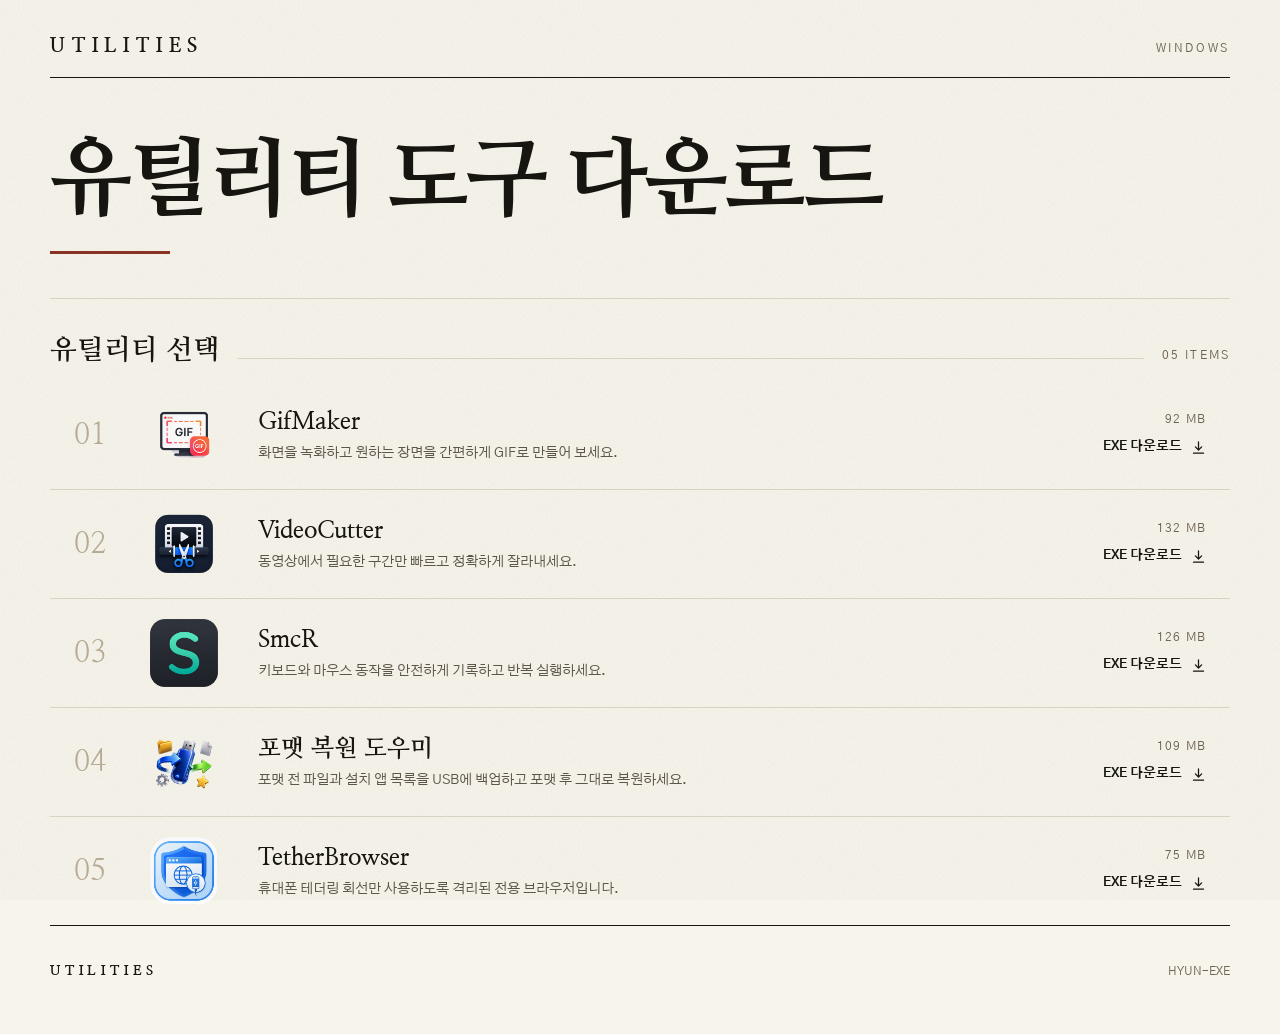
==== index.html @ 18bccace "Keep the page on paper Drop the dark palette. The direction we settled on is a paper stock with ink " ====
<!doctype html>
<html lang="ko">
<head>
  <meta charset="utf-8">
  <meta name="viewport" content="width=device-width, initial-scale=1">
  <meta name="description" content="GifMaker, VideoCutter, SmcR, 포맷 복원 도우미, TetherBrowser 다운로드">
  <meta name="theme-color" content="#f7f4ec">
  <meta name="color-scheme" content="light">
  <title>유틸리티 도구 다운로드</title>
  <link rel="icon" href="assets/favicon.svg" type="image/svg+xml">
  <link rel="icon" href="assets/favicon.png" sizes="64x64">
  <link rel="preconnect" href="https://fonts.googleapis.com">
  <link rel="preconnect" href="https://fonts.gstatic.com" crossorigin>
  <link rel="stylesheet" href="https://fonts.googleapis.com/css2?family=Nanum+Myeongjo:wght@400;700;800&family=Gothic+A1:wght@300;400;500;700&display=swap">
  <link rel="stylesheet" href="styles.css">
</head>
<body>
  <div class="cursor-glow" aria-hidden="true"></div>

  <header class="site-header">
    <a class="wordmark" href="./">UTILITIES</a>
    <span class="platform">WINDOWS</span>
  </header>

  <main>
    <section class="intro">
      <h1>유틸리티 도구 다운로드</h1>
      <span class="hairline" aria-hidden="true"></span>
    </section>

    <section aria-labelledby="catalog-title">
      <div class="section-heading">
        <h2 id="catalog-title">유틸리티 선택</h2>
        <span class="rule" aria-hidden="true"></span>
        <span class="count">05 ITEMS</span>
      </div>

      <ul class="app-list">
        <li class="app-row">
          <span class="row-number">01</span>
          <img class="row-icon" width="68" height="68" src="assets/gifmaker-icon.png" alt="GifMaker 아이콘">
          <div class="row-copy">
            <h3>GifMaker</h3>
            <p>화면을 녹화하고 원하는 장면을 간편하게 GIF로 만들어 보세요.</p>
          </div>
          <div class="row-action">
            <span class="row-meta">92 MB</span>
            <span class="row-download">EXE 다운로드
              <svg width="15" height="15" viewBox="0 0 24 24" fill="none" stroke="currentColor" stroke-width="2" stroke-linecap="round" stroke-linejoin="round" aria-hidden="true"><path d="M12 3v12"></path><path d="m7 11 5 5 5-5"></path><path d="M4 21h16"></path></svg>
            </span>
          </div>
          <a class="row-link" href="https://github.com/HYUN-EXE/GifMaker-Releases/releases/latest/download/GifMaker_Setup.exe" data-size="약 92MB" aria-label="GifMaker EXE 다운로드"></a>
        </li>

        <li class="app-row">
          <span class="row-number">02</span>
          <img class="row-icon" width="68" height="68" src="assets/videocutter-icon.png" alt="VideoCutter 아이콘">
          <div class="row-copy">
            <h3>VideoCutter</h3>
            <p>동영상에서 필요한 구간만 빠르고 정확하게 잘라내세요.</p>
          </div>
          <div class="row-action">
            <span class="row-meta">132 MB</span>
            <span class="row-download">EXE 다운로드
              <svg width="15" height="15" viewBox="0 0 24 24" fill="none" stroke="currentColor" stroke-width="2" stroke-linecap="round" stroke-linejoin="round" aria-hidden="true"><path d="M12 3v12"></path><path d="m7 11 5 5 5-5"></path><path d="M4 21h16"></path></svg>
            </span>
          </div>
          <a class="row-link" href="https://github.com/HYUN-EXE/VideoCutter-Releases/releases/latest/download/VideoCutter_Setup.exe" data-size="약 132MB" aria-label="VideoCutter EXE 다운로드"></a>
        </li>

        <li class="app-row">
          <span class="row-number">03</span>
          <img class="row-icon" width="68" height="68" src="assets/smcr-icon.png?v=1.5.1" alt="SmcR 아이콘">
          <div class="row-copy">
            <h3>SmcR</h3>
            <p>키보드와 마우스 동작을 안전하게 기록하고 반복 실행하세요.</p>
          </div>
          <div class="row-action">
            <span class="row-meta">126 MB</span>
            <span class="row-download">EXE 다운로드
              <svg width="15" height="15" viewBox="0 0 24 24" fill="none" stroke="currentColor" stroke-width="2" stroke-linecap="round" stroke-linejoin="round" aria-hidden="true"><path d="M12 3v12"></path><path d="m7 11 5 5 5-5"></path><path d="M4 21h16"></path></svg>
            </span>
          </div>
          <a class="row-link" href="https://github.com/HYUN-EXE/SimpleMacro-Releases/releases/latest/download/SmcR_Setup.exe" data-size="약 126MB" aria-label="SmcR EXE 다운로드"></a>
        </li>

        <li class="app-row">
          <span class="row-number">04</span>
          <img class="row-icon" width="68" height="68" src="assets/formatrestore-icon.png" alt="포맷 복원 도우미 아이콘">
          <div class="row-copy">
            <h3>포맷 복원 도우미</h3>
            <p>포맷 전 파일과 설치 앱 목록을 USB에 백업하고 포맷 후 그대로 복원하세요.</p>
          </div>
          <div class="row-action">
            <span class="row-meta">109 MB</span>
            <span class="row-download">EXE 다운로드
              <svg width="15" height="15" viewBox="0 0 24 24" fill="none" stroke="currentColor" stroke-width="2" stroke-linecap="round" stroke-linejoin="round" aria-hidden="true"><path d="M12 3v12"></path><path d="m7 11 5 5 5-5"></path><path d="M4 21h16"></path></svg>
            </span>
          </div>
          <a class="row-link" href="https://github.com/HYUN-EXE/FormatRestoreHelper-Releases/releases/latest/download/FormatRestoreHelper_Setup.exe" data-size="약 109MB" aria-label="포맷 복원 도우미 EXE 다운로드"></a>
        </li>

        <li class="app-row">
          <span class="row-number">05</span>
          <img class="row-icon" width="68" height="68" src="assets/tetherbrowser-icon.png" alt="TetherBrowser 아이콘">
          <div class="row-copy">
            <h3>TetherBrowser</h3>
            <p>휴대폰 테더링 회선만 사용하도록 격리된 전용 브라우저입니다.</p>
          </div>
          <div class="row-action">
            <span class="row-meta">75 MB</span>
            <span class="row-download">EXE 다운로드
              <svg width="15" height="15" viewBox="0 0 24 24" fill="none" stroke="currentColor" stroke-width="2" stroke-linecap="round" stroke-linejoin="round" aria-hidden="true"><path d="M12 3v12"></path><path d="m7 11 5 5 5-5"></path><path d="M4 21h16"></path></svg>
            </span>
          </div>
          <a class="row-link" href="https://github.com/HYUN-EXE/TetherBrowser-Releases/releases/latest/download/TetherBrowser_Setup.exe" data-size="약 75MB" aria-label="TetherBrowser EXE 다운로드"></a>
        </li>
      </ul>
    </section>
  </main>

  <footer>
    <span class="wordmark">UTILITIES</span>
    <p>HYUN-EXE</p>
  </footer>

  <dialog class="confirm" aria-labelledby="confirm-title">
    <p class="confirm-kicker">DOWNLOAD</p>
    <h2 id="confirm-title">다운로드할까요?</h2>
    <p class="confirm-app"></p>
    <p class="confirm-note">Windows용 설치 파일(EXE)<span class="confirm-size"></span></p>
    <div class="confirm-actions">
      <button class="confirm-cancel" type="button">취소</button>
      <a class="confirm-go" href="#">다운로드</a>
    </div>
  </dialog>

  <script>
    const motionAllowed = !matchMedia('(prefers-reduced-motion: reduce)').matches;

    // 페이지 전체를 따라다니는 커서 빛. 살짝 늦게 따라와야 부드럽게 보인다.
    const cursorGlow = document.querySelector('.cursor-glow');
    if (cursorGlow && matchMedia('(pointer: fine)').matches) {
      const ease = motionAllowed ? .12 : 1;
      let pointerX = innerWidth / 2, pointerY = innerHeight / 2;
      let glowX = pointerX, glowY = pointerY, following = false;

      const follow = () => {
        glowX += (pointerX - glowX) * ease;
        glowY += (pointerY - glowY) * ease;
        cursorGlow.style.transform = `translate3d(${glowX}px, ${glowY}px, 0)`;
        requestAnimationFrame(follow);
      };

      addEventListener('pointermove', event => {
        pointerX = event.clientX;
        pointerY = event.clientY;
        if (!following) {
          following = true;
          glowX = pointerX;
          glowY = pointerY;
          document.body.dataset.cursor = '';
          follow();
        }
      }, { passive: true });

      addEventListener('pointerleave', () => delete document.body.dataset.cursor);
      addEventListener('pointerenter', () => { if (following) document.body.dataset.cursor = ''; });
    }

    // 목록 개수는 세어서 넣는다. 프로그램을 추가해도 라벨을 고칠 필요가 없다.
    const rows = Array.from(document.querySelectorAll('.app-row'));
    const count = document.querySelector('.section-heading .count');
    if (count) count.textContent = String(rows.length).padStart(2, '0') + ' ITEMS';

    // 행을 누르면 바로 받지 않고 한 번 확인받는다.
    // dialog를 지원하지 않는 브라우저에서는 링크가 원래대로 동작한다.
    const confirmBox = document.querySelector('.confirm');
    if (confirmBox && typeof confirmBox.showModal === 'function') {
      const confirmApp = confirmBox.querySelector('.confirm-app');
      const confirmSize = confirmBox.querySelector('.confirm-size');
      const confirmGo = confirmBox.querySelector('.confirm-go');

      for (const link of document.querySelectorAll('.row-link')) {
        link.addEventListener('click', event => {
          event.preventDefault();
          confirmApp.textContent = link.closest('.app-row').querySelector('h3').textContent;
          confirmSize.textContent = link.dataset.size ? ' · ' + link.dataset.size : '';
          confirmGo.href = link.href;
          confirmBox.showModal();
        });
      }

      // 링크 기본 동작에 맡기면 close()로 창이 사라지는 순간 다운로드가 취소될 수 있다.
      // 주소를 직접 넘겨 내려받기를 시작한 뒤 창을 닫는다.
      confirmGo.addEventListener('click', event => {
        event.preventDefault();
        const target = confirmGo.href;
        confirmBox.close();
        location.href = target;
      });

      confirmBox.querySelector('.confirm-cancel').addEventListener('click', () => confirmBox.close());

      // 바깥(배경)을 눌렀을 때만 닫는다. 창 안쪽 여백은 배경과 같은 대상으로 잡히므로 좌표로 가른다.
      confirmBox.addEventListener('click', event => {
        if (event.target !== confirmBox) return;
        const box = confirmBox.getBoundingClientRect();
        const insideBox =
          event.clientX >= box.left && event.clientX <= box.right &&
          event.clientY >= box.top && event.clientY <= box.bottom;
        if (!insideBox) confirmBox.close();
      });
    }
  </script>
</body>
</html>
---- styles.css ----
:root {
  --paper: #f7f4ec;
  --ink: #17150f;
  --body: #5f5849;
  --muted: #6f6552;
  --rule: #ddd6c6;
  --numeral: #b9ad95;
  --accent: #8a3324;
  --wash: rgba(138, 51, 36, .055);
  --grain: .42;
  --cursor-light: radial-gradient(circle, rgba(138, 51, 36, .1), rgba(138, 51, 36, .04) 45%, transparent 70%);
}

* { box-sizing: border-box; margin: 0; padding: 0; }

html { scroll-behavior: smooth; }

body {
  position: relative;
  min-width: 320px;
  overflow-x: hidden;
  color: var(--ink);
  background: var(--paper);
  font-family: "Gothic A1", system-ui, sans-serif;
}

/* 종이 결 — 평평한 색면에 아주 옅은 질감을 얹는다 */
body::after {
  content: "";
  position: fixed;
  z-index: 40;
  inset: 0;
  pointer-events: none;
  mix-blend-mode: multiply;
  opacity: var(--grain);
  background-image: url("data:image/svg+xml,%3Csvg xmlns='http://www.w3.org/2000/svg' width='140' height='140'%3E%3Cfilter id='n'%3E%3CfeTurbulence type='fractalNoise' baseFrequency='.86' numOctaves='3'/%3E%3CfeColorMatrix type='saturate' values='0'/%3E%3C/filter%3E%3Crect width='140' height='140' filter='url(%23n)' opacity='.3'/%3E%3C/svg%3E");
}

/* 페이지 전체에서 커서를 따라다니는 은은한 빛. 좌표는 스크립트가 넣는다 */
.cursor-glow {
  position: fixed;
  z-index: 30;
  top: 0;
  left: 0;
  width: 440px;
  height: 440px;
  margin: -220px 0 0 -220px;
  border-radius: 50%;
  pointer-events: none;
  opacity: 0;
  background: var(--cursor-light);
  transition: opacity .5s ease;
  will-change: transform;
}

body[data-cursor] .cursor-glow { opacity: 1; }

.site-header,
main,
footer { width: min(1180px, calc(100% - 96px)); margin: 0 auto; }

.site-header {
  display: flex;
  align-items: baseline;
  justify-content: space-between;
  padding: 34px 0 18px;
  border-bottom: 1px solid var(--ink);
}

.wordmark {
  color: inherit;
  font-family: "Nanum Myeongjo", serif;
  font-size: 1.25rem;
  font-weight: 800;
  letter-spacing: .34em;
  text-decoration: none;
  animation: track-in 1.15s cubic-bezier(.66, 0, .16, 1) both;
}

.platform { font-size: .75rem; letter-spacing: .22em; color: var(--muted); }

.intro { padding: 3.6rem 0 2.8rem; border-bottom: 1px solid var(--rule); }

h1 {
  font-family: "Nanum Myeongjo", serif;
  font-size: clamp(2.4rem, 6.7vw, 5.4rem);
  font-weight: 800;
  line-height: 1.06;
  letter-spacing: -.035em;
  animation: ink-wipe .95s cubic-bezier(.66, 0, .16, 1) both;
}

.hairline {
  display: block;
  width: 120px;
  height: 3px;
  margin-top: 1.5rem;
  background: var(--accent);
  transform-origin: left;
  animation: rule-draw .85s .32s cubic-bezier(.66, 0, .16, 1) both;
}

.section-heading {
  display: flex;
  align-items: baseline;
  gap: 1.1rem;
  padding: 2.2rem 0 .75rem;
}

.section-heading h2 {
  font-family: "Nanum Myeongjo", serif;
  font-size: clamp(1.4rem, 3vw, 1.75rem);
  font-weight: 700;
}

.section-heading .rule { flex-grow: 1; height: 1px; background: var(--rule); }
.section-heading .count { font-size: .75rem; letter-spacing: .18em; color: var(--muted); white-space: nowrap; }

.app-list { list-style: none; }

.app-row {
  position: relative;
  display: grid;
  grid-template-columns: 52px 84px minmax(0, 1fr) auto;
  gap: 1.5rem;
  align-items: center;
  padding: 1.25rem 1.5rem;
  border-bottom: 1px solid var(--rule);
  cursor: pointer;
  transition: background-color .35s ease;
  animation: ink-rise .65s cubic-bezier(.2, .85, .3, 1) both;
}

.app-row:last-child { border-bottom-color: var(--ink); }
.app-row:hover { background-color: var(--wash); }

/* 커서를 올린 행 왼쪽에 잉크 괘선이 세워진다 */
.app-row::before {
  content: "";
  position: absolute;
  left: 0;
  top: 0;
  bottom: 0;
  width: 2px;
  background: var(--accent);
  transform: scaleY(0);
  transition: transform .38s cubic-bezier(.66, 0, .16, 1);
}

.app-row:hover::before { transform: scaleY(1); }

.app-row:nth-child(1) { animation-delay: .34s; }
.app-row:nth-child(2) { animation-delay: .42s; }
.app-row:nth-child(3) { animation-delay: .5s; }
.app-row:nth-child(4) { animation-delay: .58s; }
.app-row:nth-child(5) { animation-delay: .66s; }
.app-row:nth-child(6) { animation-delay: .74s; }
.app-row:nth-child(7) { animation-delay: .82s; }
.app-row:nth-child(8) { animation-delay: .9s; }

.row-number {
  font-family: "Nanum Myeongjo", serif;
  font-size: 1.85rem;
  color: var(--numeral);
  transition: color .3s ease;
}

.app-row:hover .row-number { color: var(--accent); }

.row-icon {
  width: 68px;
  height: 68px;
  object-fit: contain;
  transition: transform .4s cubic-bezier(.2, .9, .3, 1.25), filter .4s ease;
}

.app-row:hover .row-icon {
  transform: scale(1.07) rotate(-2.5deg);
  filter: drop-shadow(0 10px 16px rgba(23, 21, 15, .18));
}

.row-copy { display: flex; flex-direction: column; gap: .38rem; }

.row-copy h3 {
  font-family: "Nanum Myeongjo", serif;
  font-size: 1.5rem;
  font-weight: 700;
}

.row-copy p { font-size: .85rem; line-height: 1.55; color: var(--body); text-wrap: pretty; }

.row-action {
  display: flex;
  flex-direction: column;
  align-items: flex-end;
  gap: .55rem;
  min-width: 182px;
}

.row-meta { font-size: .75rem; letter-spacing: .1em; color: var(--muted); transition: color .3s ease; }
.app-row:hover .row-meta { color: var(--ink); }

/* 칸 전체가 다운로드 영역이다. 버튼은 상자 없이 밑줄로만 반응한다 */
.row-download {
  position: relative;
  display: flex;
  align-items: center;
  gap: .55rem;
  padding: .25rem 0;
  font-size: .82rem;
  font-weight: 700;
  transition: color .28s ease;
}

.row-download::after {
  content: "";
  position: absolute;
  left: 0;
  right: 0;
  bottom: 0;
  height: 1px;
  background: var(--accent);
  transform: scaleX(0);
  transform-origin: left;
  transition: transform .38s cubic-bezier(.66, 0, .16, 1);
}

.app-row:hover .row-download { color: var(--accent); }
.app-row:hover .row-download::after { transform: scaleX(1); }

.row-download svg { display: block; flex: none; }

/* 행 전체를 클릭 영역으로 덮는 실제 링크 */
.row-link { position: absolute; z-index: 2; inset: 0; }
.row-link:focus-visible { outline: 3px solid var(--accent); outline-offset: -4px; }

footer {
  display: flex;
  align-items: baseline;
  justify-content: space-between;
  padding: 2.2rem 0 3.4rem;
}

footer .wordmark { font-size: .88rem; animation: none; }
footer p { font-size: .75rem; color: var(--muted); }

/* 다운로드 전 확인 창 */
.confirm {
  width: min(420px, calc(100% - 2.5rem));
  padding: 2.2rem;
  border: 1px solid var(--ink);
  color: var(--ink);
  background: var(--paper);
  box-shadow: 14px 14px 0 rgba(23, 21, 15, .12);
}

.confirm::backdrop { background: rgba(23, 21, 15, .5); }

.confirm-kicker { font-size: .68rem; font-weight: 800; letter-spacing: .2em; color: var(--accent); }

.confirm h2 {
  margin-top: .7rem;
  font-family: "Nanum Myeongjo", serif;
  font-size: 1.6rem;
  font-weight: 800;
}

.confirm-app { margin-top: 1.1rem; font-family: "Nanum Myeongjo", serif; font-size: 1.15rem; font-weight: 700; }
.confirm-note { margin-top: .3rem; font-size: .8rem; color: var(--muted); }
.confirm-size { font-weight: 700; }

.confirm-actions { display: flex; gap: .6rem; margin-top: 1.9rem; }

.confirm-actions > * {
  flex: 1;
  min-height: 48px;
  display: flex;
  align-items: center;
  justify-content: center;
  border: 1px solid var(--ink);
  color: var(--ink);
  background: transparent;
  font-family: inherit;
  font-size: .85rem;
  font-weight: 700;
  text-decoration: none;
  cursor: pointer;
  transition: background-color .25s ease, color .25s ease, border-color .25s ease;
}

.confirm-cancel:hover { background: var(--wash); }
.confirm-go { color: var(--paper); background: var(--ink); }
.confirm-go:hover { background: var(--accent); border-color: var(--accent); }
.confirm-actions > *:focus-visible { outline: 3px solid var(--accent); outline-offset: 3px; }

@keyframes ink-wipe { from { clip-path: inset(0 100% 0 0); } to { clip-path: inset(0 0 0 0); } }
@keyframes ink-rise { from { opacity: 0; transform: translateY(16px); } to { opacity: 1; transform: none; } }
@keyframes rule-draw { from { transform: scaleX(0); } to { transform: scaleX(1); } }
@keyframes track-in { from { letter-spacing: .62em; opacity: 0; } to { letter-spacing: .34em; opacity: 1; } }

@media (max-width: 900px) {
  .site-header, main, footer { width: calc(100% - 48px); }
  .app-row { grid-template-columns: 40px 60px minmax(0, 1fr); gap: 1.1rem; padding: 1.1rem 1rem; }
  .row-icon { width: 56px; height: 56px; }
  .row-number { font-size: 1.4rem; }
  .row-action {
    grid-column: 2 / -1;
    flex-direction: row;
    align-items: center;
    justify-content: space-between;
    min-width: 0;
  }
}

@media (max-width: 560px) {
  .site-header, main, footer { width: calc(100% - 32px); }
  .intro { padding: 2.4rem 0 2rem; }
  .app-row { grid-template-columns: auto minmax(0, 1fr); padding: 1rem .75rem; }
  .row-number { display: none; }
  .row-action { grid-column: 1 / -1; }
  .confirm { padding: 1.6rem; }
}

@media (prefers-reduced-motion: reduce) {
  html { scroll-behavior: auto; }
  h1, .hairline, .app-row, .wordmark { animation: none; }
  .app-row::before, .row-download::after { display: none; }
  .app-row, .row-number, .row-icon, .row-meta, .row-download { transition: none; }
  .app-row:hover .row-icon { transform: none; }
  .cursor-glow { transition: none; }
}
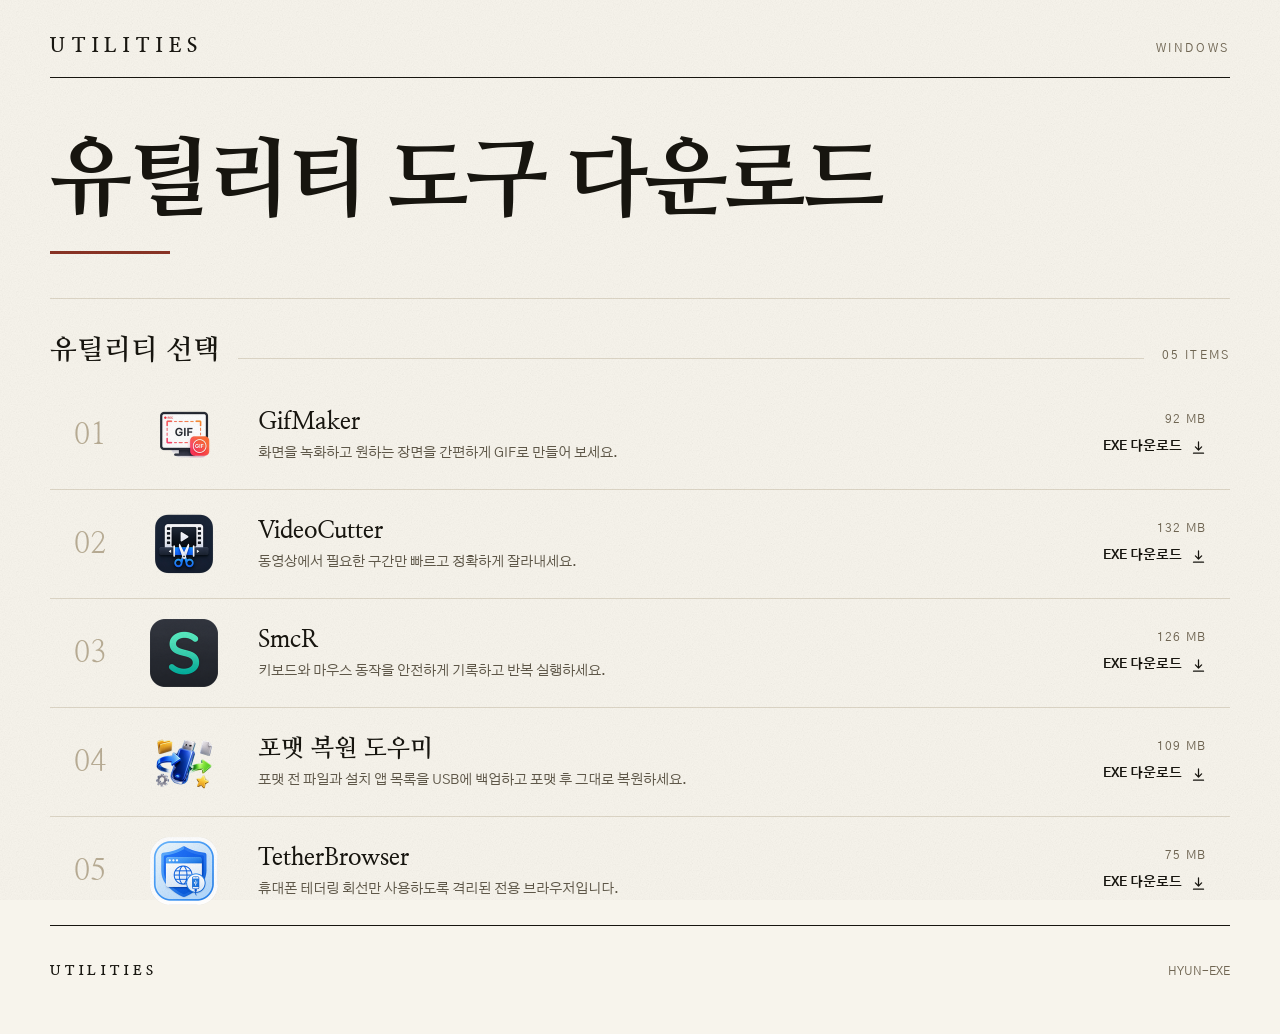
==== commit 78f48a8e: "Offer the checksum, and let a modified click through Four things the download rows were getting wron" ====
--- a/index.html
+++ b/index.html
@@ -36,7 +36,7 @@
       </div>
 
       <ul class="app-list">
-        <li class="app-row">
+        <li class="app-row" style="--i:0">
           <span class="row-number">01</span>
           <img class="row-icon" width="68" height="68" src="assets/gifmaker-icon.png" alt="GifMaker 아이콘">
           <div class="row-copy">
@@ -49,10 +49,10 @@
               <svg width="15" height="15" viewBox="0 0 24 24" fill="none" stroke="currentColor" stroke-width="2" stroke-linecap="round" stroke-linejoin="round" aria-hidden="true"><path d="M12 3v12"></path><path d="m7 11 5 5 5-5"></path><path d="M4 21h16"></path></svg>
             </span>
           </div>
-          <a class="row-link" href="https://github.com/HYUN-EXE/GifMaker-Releases/releases/latest/download/GifMaker_Setup.exe" data-size="약 92MB" aria-label="GifMaker EXE 다운로드"></a>
-        </li>
-
-        <li class="app-row">
+          <a class="row-link" href="https://github.com/HYUN-EXE/GifMaker-Releases/releases/latest/download/GifMaker_Setup.exe" data-hash aria-label="GifMaker EXE 다운로드"></a>
+        </li>
+
+        <li class="app-row" style="--i:1">
           <span class="row-number">02</span>
           <img class="row-icon" width="68" height="68" src="assets/videocutter-icon.png" alt="VideoCutter 아이콘">
           <div class="row-copy">
@@ -65,10 +65,10 @@
               <svg width="15" height="15" viewBox="0 0 24 24" fill="none" stroke="currentColor" stroke-width="2" stroke-linecap="round" stroke-linejoin="round" aria-hidden="true"><path d="M12 3v12"></path><path d="m7 11 5 5 5-5"></path><path d="M4 21h16"></path></svg>
             </span>
           </div>
-          <a class="row-link" href="https://github.com/HYUN-EXE/VideoCutter-Releases/releases/latest/download/VideoCutter_Setup.exe" data-size="약 132MB" aria-label="VideoCutter EXE 다운로드"></a>
-        </li>
-
-        <li class="app-row">
+          <a class="row-link" href="https://github.com/HYUN-EXE/VideoCutter-Releases/releases/latest/download/VideoCutter_Setup.exe" data-hash aria-label="VideoCutter EXE 다운로드"></a>
+        </li>
+
+        <li class="app-row" style="--i:2">
           <span class="row-number">03</span>
           <img class="row-icon" width="68" height="68" src="assets/smcr-icon.png?v=1.5.1" alt="SmcR 아이콘">
           <div class="row-copy">
@@ -81,10 +81,10 @@
               <svg width="15" height="15" viewBox="0 0 24 24" fill="none" stroke="currentColor" stroke-width="2" stroke-linecap="round" stroke-linejoin="round" aria-hidden="true"><path d="M12 3v12"></path><path d="m7 11 5 5 5-5"></path><path d="M4 21h16"></path></svg>
             </span>
           </div>
-          <a class="row-link" href="https://github.com/HYUN-EXE/SimpleMacro-Releases/releases/latest/download/SmcR_Setup.exe" data-size="약 126MB" aria-label="SmcR EXE 다운로드"></a>
-        </li>
-
-        <li class="app-row">
+          <a class="row-link" href="https://github.com/HYUN-EXE/SimpleMacro-Releases/releases/latest/download/SmcR_Setup.exe" data-hash aria-label="SmcR EXE 다운로드"></a>
+        </li>
+
+        <li class="app-row" style="--i:3">
           <span class="row-number">04</span>
           <img class="row-icon" width="68" height="68" src="assets/formatrestore-icon.png" alt="포맷 복원 도우미 아이콘">
           <div class="row-copy">
@@ -97,10 +97,10 @@
               <svg width="15" height="15" viewBox="0 0 24 24" fill="none" stroke="currentColor" stroke-width="2" stroke-linecap="round" stroke-linejoin="round" aria-hidden="true"><path d="M12 3v12"></path><path d="m7 11 5 5 5-5"></path><path d="M4 21h16"></path></svg>
             </span>
           </div>
-          <a class="row-link" href="https://github.com/HYUN-EXE/FormatRestoreHelper-Releases/releases/latest/download/FormatRestoreHelper_Setup.exe" data-size="약 109MB" aria-label="포맷 복원 도우미 EXE 다운로드"></a>
-        </li>
-
-        <li class="app-row">
+          <a class="row-link" href="https://github.com/HYUN-EXE/FormatRestoreHelper-Releases/releases/latest/download/FormatRestoreHelper_Setup.exe" aria-label="포맷 복원 도우미 EXE 다운로드"></a>
+        </li>
+
+        <li class="app-row" style="--i:4">
           <span class="row-number">05</span>
           <img class="row-icon" width="68" height="68" src="assets/tetherbrowser-icon.png" alt="TetherBrowser 아이콘">
           <div class="row-copy">
@@ -113,7 +113,7 @@
               <svg width="15" height="15" viewBox="0 0 24 24" fill="none" stroke="currentColor" stroke-width="2" stroke-linecap="round" stroke-linejoin="round" aria-hidden="true"><path d="M12 3v12"></path><path d="m7 11 5 5 5-5"></path><path d="M4 21h16"></path></svg>
             </span>
           </div>
-          <a class="row-link" href="https://github.com/HYUN-EXE/TetherBrowser-Releases/releases/latest/download/TetherBrowser_Setup.exe" data-size="약 75MB" aria-label="TetherBrowser EXE 다운로드"></a>
+          <a class="row-link" href="https://github.com/HYUN-EXE/TetherBrowser-Releases/releases/latest/download/TetherBrowser_Setup.exe" aria-label="TetherBrowser EXE 다운로드"></a>
         </li>
       </ul>
     </section>
@@ -129,6 +129,7 @@
     <h2 id="confirm-title">다운로드할까요?</h2>
     <p class="confirm-app"></p>
     <p class="confirm-note">Windows용 설치 파일(EXE)<span class="confirm-size"></span></p>
+    <a class="confirm-hash" href="#" hidden>SHA-256 파일 받기</a>
     <div class="confirm-actions">
       <button class="confirm-cancel" type="button">취소</button>
       <a class="confirm-go" href="#">다운로드</a>
@@ -164,14 +165,16 @@
         }
       }, { passive: true });
 
-      addEventListener('pointerleave', () => delete document.body.dataset.cursor);
-      addEventListener('pointerenter', () => { if (following) document.body.dataset.cursor = ''; });
+      // pointerleave/enter는 버블링하지 않아 window에서 잡히지 않는다.
+      // 버블링하는 pointerout/over에서 relatedTarget이 비었는지로 창 밖 이탈을 가른다.
+      addEventListener('pointerout', event => { if (!event.relatedTarget) delete document.body.dataset.cursor; });
+      addEventListener('pointerover', () => { if (following) document.body.dataset.cursor = ''; });
     }
 
     // 목록 개수는 세어서 넣는다. 프로그램을 추가해도 라벨을 고칠 필요가 없다.
-    const rows = Array.from(document.querySelectorAll('.app-row'));
+    const rowCount = document.querySelectorAll('.app-row').length;
     const count = document.querySelector('.section-heading .count');
-    if (count) count.textContent = String(rows.length).padStart(2, '0') + ' ITEMS';
+    if (count) count.textContent = String(rowCount).padStart(2, '0') + ' ITEMS';
 
     // 행을 누르면 바로 받지 않고 한 번 확인받는다.
     // dialog를 지원하지 않는 브라우저에서는 링크가 원래대로 동작한다.
@@ -180,13 +183,23 @@
       const confirmApp = confirmBox.querySelector('.confirm-app');
       const confirmSize = confirmBox.querySelector('.confirm-size');
       const confirmGo = confirmBox.querySelector('.confirm-go');
+      const confirmHash = confirmBox.querySelector('.confirm-hash');
+
+      // 새 탭/새 창으로 열려는 클릭은 가로채지 않는다.
+      const plainClick = event => event.button === 0 && !event.ctrlKey && !event.metaKey && !event.shiftKey && !event.altKey;
 
       for (const link of document.querySelectorAll('.row-link')) {
         link.addEventListener('click', event => {
+          if (!plainClick(event)) return;
           event.preventDefault();
-          confirmApp.textContent = link.closest('.app-row').querySelector('h3').textContent;
-          confirmSize.textContent = link.dataset.size ? ' · ' + link.dataset.size : '';
+          const row = link.closest('.app-row');
+          const size = row.querySelector('.row-meta');
+          confirmApp.textContent = row.querySelector('h3').textContent;
+          confirmSize.textContent = size ? ' · ' + size.textContent : '';
           confirmGo.href = link.href;
+          // 해시 자산이 올라간 프로그램에만 data-hash를 붙인다. Release에 없으면 링크가 404가 된다.
+          confirmHash.hidden = !('hash' in link.dataset);
+          confirmHash.href = link.href + '.sha256';
           confirmBox.showModal();
         });
       }
@@ -194,6 +207,7 @@
       // 링크 기본 동작에 맡기면 close()로 창이 사라지는 순간 다운로드가 취소될 수 있다.
       // 주소를 직접 넘겨 내려받기를 시작한 뒤 창을 닫는다.
       confirmGo.addEventListener('click', event => {
+        if (!plainClick(event)) return;
         event.preventDefault();
         const target = confirmGo.href;
         confirmBox.close();
--- a/styles.css
+++ b/styles.css
@@ -128,7 +128,8 @@
   border-bottom: 1px solid var(--rule);
   cursor: pointer;
   transition: background-color .35s ease;
-  animation: ink-rise .65s cubic-bezier(.2, .85, .3, 1) both;
+  /* 등장 순번은 마크업의 --i가 넘긴다. 첫 프레임부터 계단이 맞고 행 수 제한도 없다 */
+  animation: ink-rise .65s calc(.34s + var(--i, 0) * .08s) cubic-bezier(.2, .85, .3, 1) both;
 }
 
 .app-row:last-child { border-bottom-color: var(--ink); }
@@ -149,15 +150,6 @@
 
 .app-row:hover::before { transform: scaleY(1); }
 
-.app-row:nth-child(1) { animation-delay: .34s; }
-.app-row:nth-child(2) { animation-delay: .42s; }
-.app-row:nth-child(3) { animation-delay: .5s; }
-.app-row:nth-child(4) { animation-delay: .58s; }
-.app-row:nth-child(5) { animation-delay: .66s; }
-.app-row:nth-child(6) { animation-delay: .74s; }
-.app-row:nth-child(7) { animation-delay: .82s; }
-.app-row:nth-child(8) { animation-delay: .9s; }
-
 .row-number {
   font-family: "Nanum Myeongjo", serif;
   font-size: 1.85rem;
@@ -246,12 +238,18 @@
 
 /* 다운로드 전 확인 창 */
 .confirm {
+  /* 전역 리셋의 margin: 0 이 dialog 기본 중앙 정렬을 지우므로 다시 세운다 */
+  position: fixed;
+  inset: 0;
+  margin: auto;
   width: min(420px, calc(100% - 2.5rem));
+  height: fit-content;
   padding: 2.2rem;
-  border: 1px solid var(--ink);
+  border: 1px solid var(--rule);
+  border-radius: 18px;
   color: var(--ink);
   background: var(--paper);
-  box-shadow: 14px 14px 0 rgba(23, 21, 15, .12);
+  box-shadow: 0 26px 64px rgba(23, 21, 15, .24);
 }
 
 .confirm::backdrop { background: rgba(23, 21, 15, .5); }
@@ -269,6 +267,19 @@
 .confirm-note { margin-top: .3rem; font-size: .8rem; color: var(--muted); }
 .confirm-size { font-weight: 700; }
 
+.confirm-hash {
+  display: inline-block;
+  margin-top: .5rem;
+  color: var(--muted);
+  font-size: .74rem;
+  text-decoration-color: var(--rule);
+  text-underline-offset: 3px;
+}
+
+.confirm-hash[hidden] { display: none; }
+.confirm-hash:hover { color: var(--accent); text-decoration-color: currentColor; }
+.confirm-hash:focus-visible { outline: 3px solid var(--accent); outline-offset: 3px; }
+
 .confirm-actions { display: flex; gap: .6rem; margin-top: 1.9rem; }
 
 .confirm-actions > * {
@@ -278,6 +289,7 @@
   align-items: center;
   justify-content: center;
   border: 1px solid var(--ink);
+  border-radius: 11px;
   color: var(--ink);
   background: transparent;
   font-family: inherit;
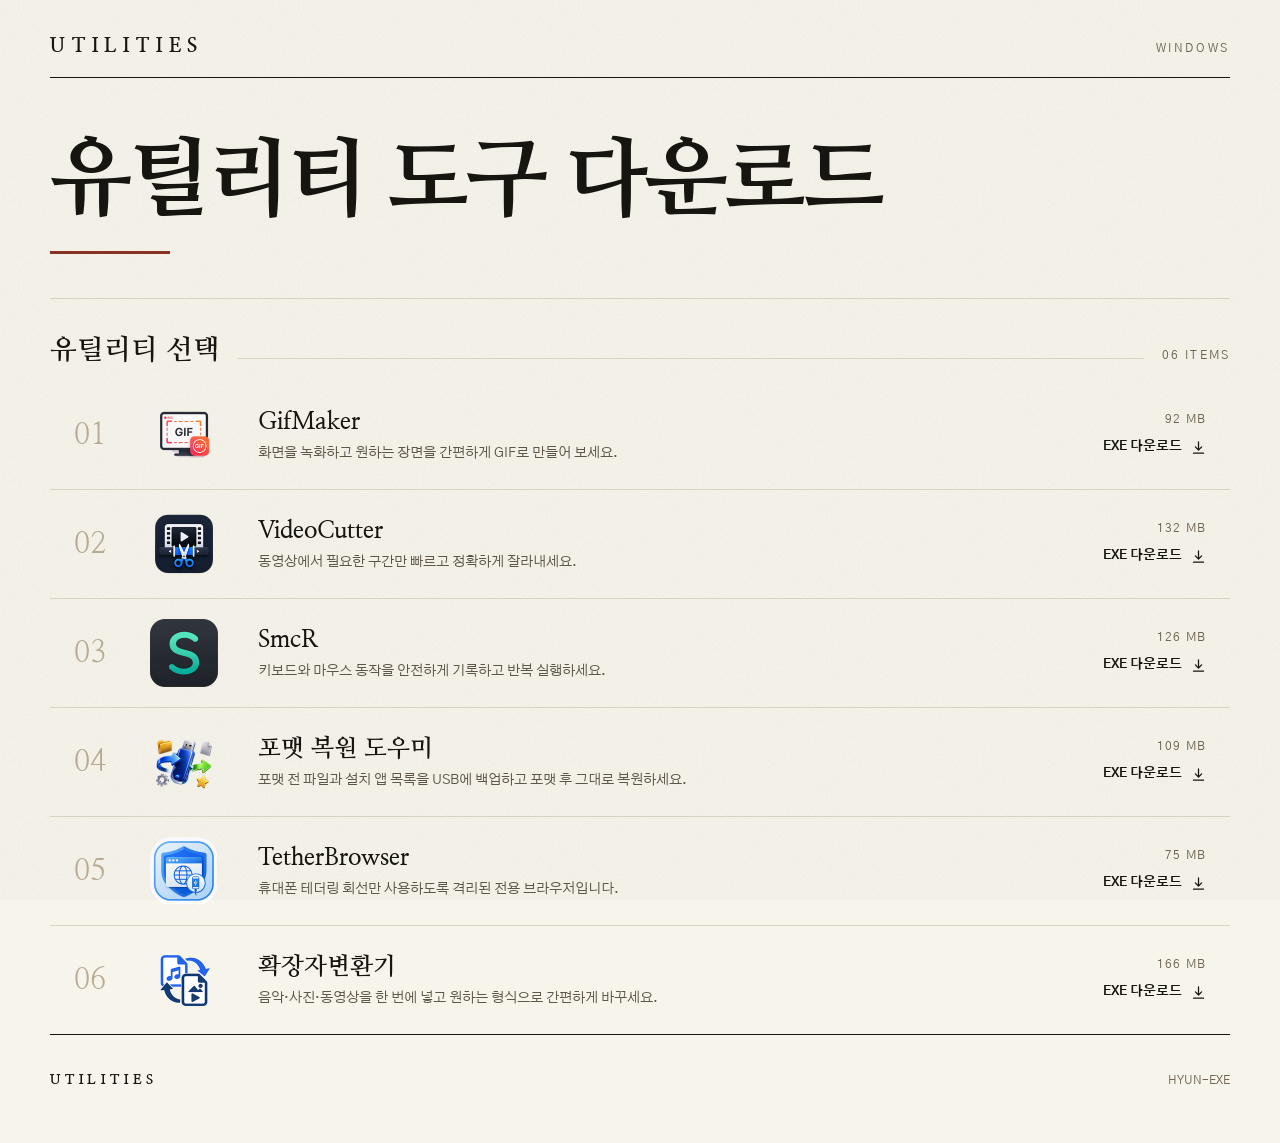
==== commit 8324248b: "Publish 확장자변환기 (FormatChanger) 0.1.0 download Co-Authored-By: Claude Opus 5.5 <noreply@anthropic.com" ====
--- a/index.html
+++ b/index.html
@@ -3,7 +3,7 @@
 <head>
   <meta charset="utf-8">
   <meta name="viewport" content="width=device-width, initial-scale=1">
-  <meta name="description" content="GifMaker, VideoCutter, SmcR, 포맷 복원 도우미, TetherBrowser 다운로드">
+  <meta name="description" content="GifMaker, VideoCutter, SmcR, 포맷 복원 도우미, TetherBrowser, 확장자변환기 다운로드">
   <meta name="theme-color" content="#f7f4ec">
   <meta name="color-scheme" content="light">
   <title>유틸리티 도구 다운로드</title>
@@ -32,7 +32,7 @@
       <div class="section-heading">
         <h2 id="catalog-title">유틸리티 선택</h2>
         <span class="rule" aria-hidden="true"></span>
-        <span class="count">05 ITEMS</span>
+        <span class="count">06 ITEMS</span>
       </div>
 
       <ul class="app-list">
@@ -114,6 +114,22 @@
             </span>
           </div>
           <a class="row-link" href="https://github.com/HYUN-EXE/TetherBrowser-Releases/releases/latest/download/TetherBrowser_Setup.exe" aria-label="TetherBrowser EXE 다운로드"></a>
+        </li>
+
+        <li class="app-row" style="--i:5">
+          <span class="row-number">06</span>
+          <img class="row-icon" width="68" height="68" src="assets/formatchanger-icon.png" alt="확장자변환기 아이콘">
+          <div class="row-copy">
+            <h3>확장자변환기</h3>
+            <p>음악·사진·동영상을 한 번에 넣고 원하는 형식으로 간편하게 바꾸세요.</p>
+          </div>
+          <div class="row-action">
+            <span class="row-meta">166 MB</span>
+            <span class="row-download">EXE 다운로드
+              <svg width="15" height="15" viewBox="0 0 24 24" fill="none" stroke="currentColor" stroke-width="2" stroke-linecap="round" stroke-linejoin="round" aria-hidden="true"><path d="M12 3v12"></path><path d="m7 11 5 5 5-5"></path><path d="M4 21h16"></path></svg>
+            </span>
+          </div>
+          <a class="row-link" href="https://github.com/HYUN-EXE/FormatChanger-Releases/releases/latest/download/FormatChanger_Setup.exe" data-hash aria-label="확장자변환기 EXE 다운로드"></a>
         </li>
       </ul>
     </section>
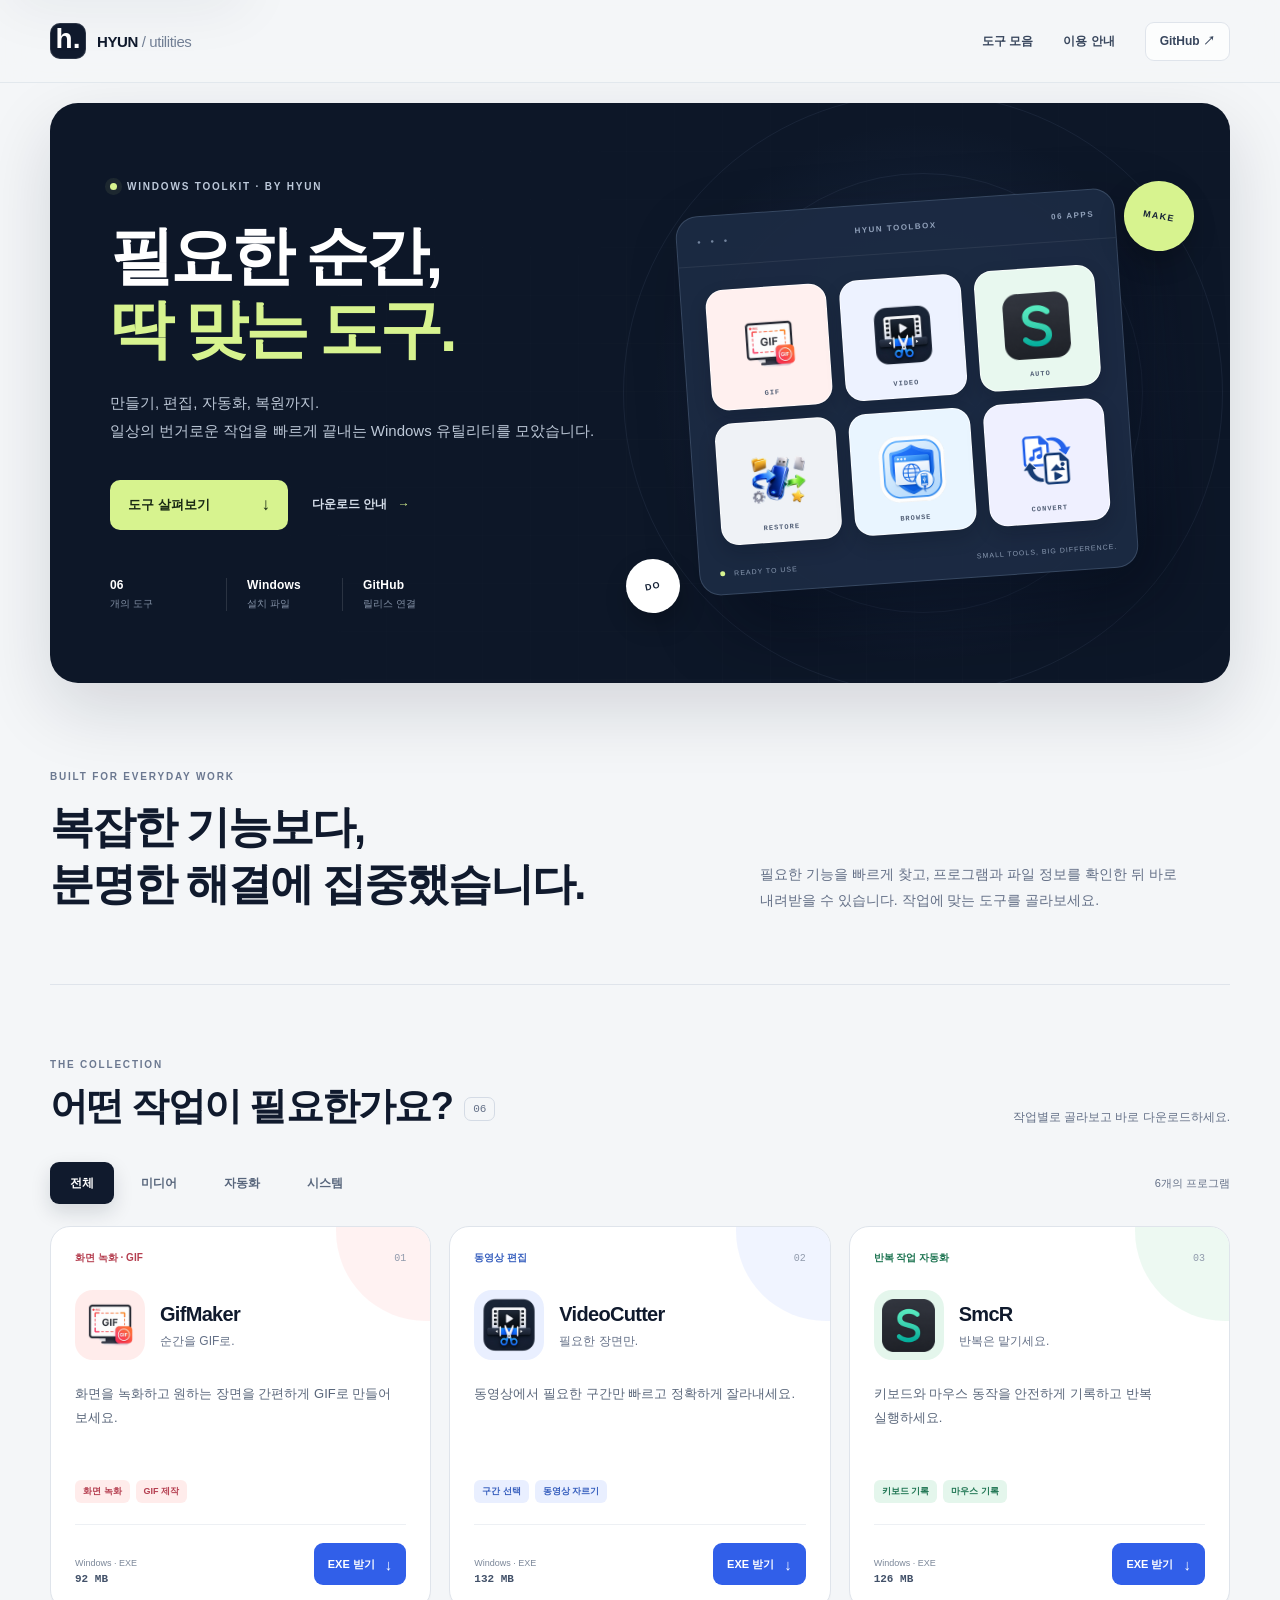
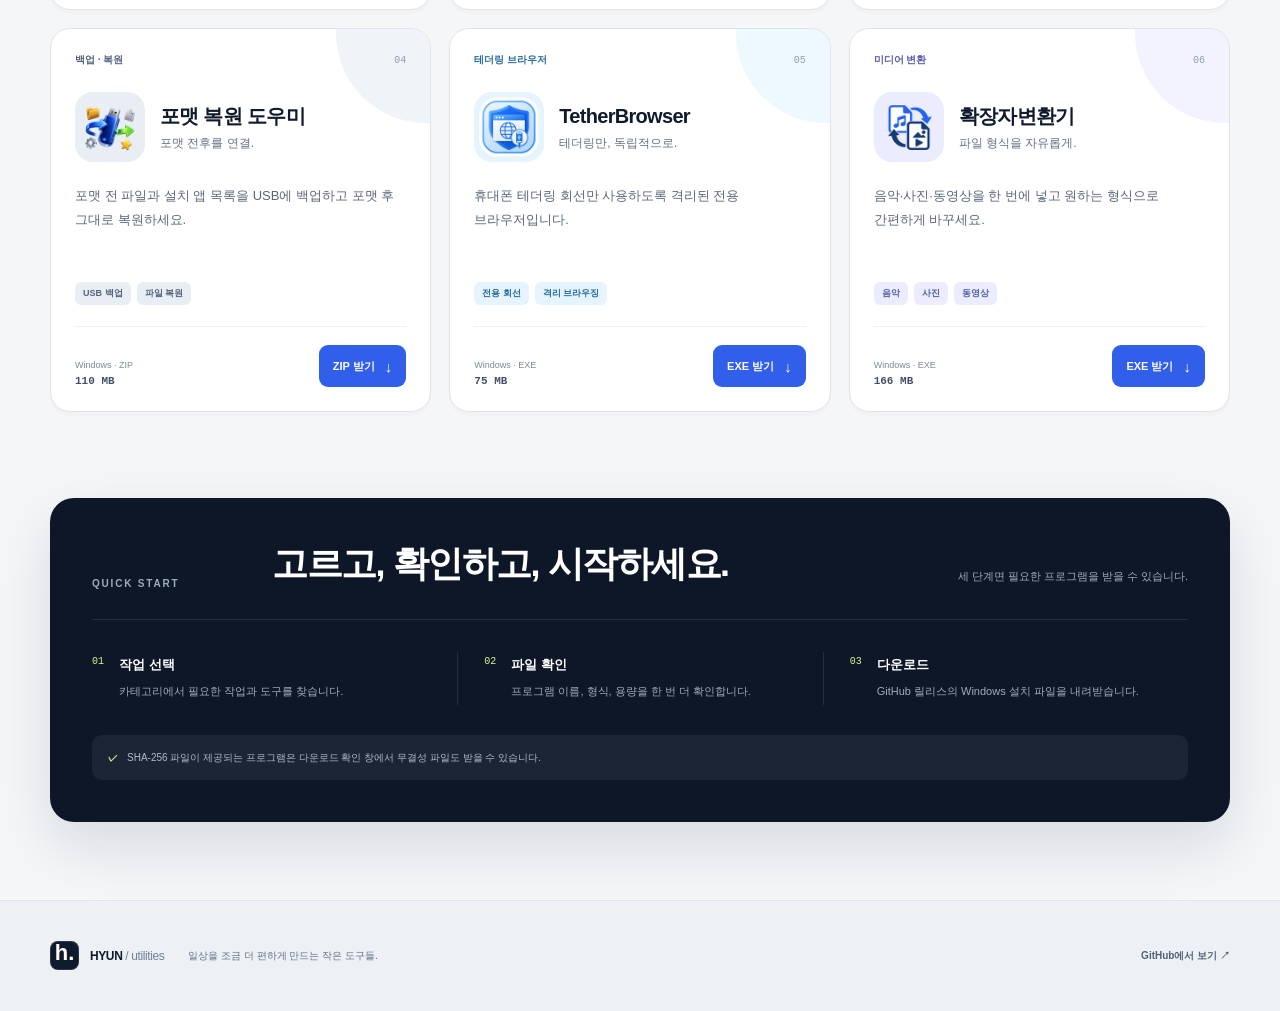
==== commit c23a641c: "feat: improve utilities download page" ====
--- a/index.html
+++ b/index.html
@@ -3,225 +3,272 @@
 <head>
   <meta charset="utf-8">
   <meta name="viewport" content="width=device-width, initial-scale=1">
-  <meta name="description" content="GifMaker, VideoCutter, SmcR, 포맷 복원 도우미, TetherBrowser, 확장자변환기 다운로드">
-  <meta name="theme-color" content="#f7f4ec">
+  <meta name="description" content="GifMaker, VideoCutter, SmcR, 포맷 복원 도우미, TetherBrowser, 확장자변환기를 한곳에서 확인하고 다운로드하세요.">
+  <meta name="theme-color" content="#0d1728">
   <meta name="color-scheme" content="light">
-  <title>유틸리티 도구 다운로드</title>
+  <title>HYUN Utilities — 필요한 순간, 딱 맞는 도구</title>
   <link rel="icon" href="assets/favicon.svg" type="image/svg+xml">
   <link rel="icon" href="assets/favicon.png" sizes="64x64">
-  <link rel="preconnect" href="https://fonts.googleapis.com">
-  <link rel="preconnect" href="https://fonts.gstatic.com" crossorigin>
-  <link rel="stylesheet" href="https://fonts.googleapis.com/css2?family=Nanum+Myeongjo:wght@400;700;800&family=Gothic+A1:wght@300;400;500;700&display=swap">
-  <link rel="stylesheet" href="styles.css">
+  <link rel="stylesheet" href="styles.css?v=20261016-5">
 </head>
 <body>
-  <div class="cursor-glow" aria-hidden="true"></div>
+  <a class="skip-link" href="#catalog">프로그램 목록으로 건너뛰기</a>
 
   <header class="site-header">
-    <a class="wordmark" href="./">UTILITIES</a>
-    <span class="platform">WINDOWS</span>
+    <div class="header-inner wrap">
+      <a class="wordmark" href="./" aria-label="HYUN Utilities 홈">
+        <span class="brand-mark" aria-hidden="true">h.</span>
+        <span class="brand-name">HYUN <span>/ utilities</span></span>
+      </a>
+      <nav aria-label="주 메뉴">
+        <a href="#catalog">도구 모음</a>
+        <a href="#guide">이용 안내</a>
+        <a class="nav-github" href="https://github.com/HYUN-EXE/downloads" target="_blank" rel="noreferrer">GitHub <span aria-hidden="true">↗</span></a>
+      </nav>
+    </div>
   </header>
 
   <main>
-    <section class="intro">
-      <h1>유틸리티 도구 다운로드</h1>
-      <span class="hairline" aria-hidden="true"></span>
-    </section>
-
-    <section aria-labelledby="catalog-title">
+    <section class="hero wrap" aria-labelledby="hero-title">
+      <div class="hero-copy">
+        <p class="eyebrow"><span aria-hidden="true"></span> WINDOWS TOOLKIT · BY HYUN</p>
+        <h1 id="hero-title">필요한 순간,<br><em>딱 맞는 도구.</em></h1>
+        <p class="hero-description">만들기, 편집, 자동화, 복원까지.<br>일상의 번거로운 작업을 빠르게 끝내는 Windows 유틸리티를 모았습니다.</p>
+        <div class="hero-actions">
+          <a class="primary-cta" href="#catalog">도구 살펴보기 <span aria-hidden="true">↓</span></a>
+          <a class="text-cta" href="#guide">다운로드 안내 <span aria-hidden="true">→</span></a>
+        </div>
+        <ul class="hero-facts" aria-label="사이트 특징">
+          <li><strong>06</strong><span>개의 도구</span></li>
+          <li><strong>Windows</strong><span>설치 파일</span></li>
+          <li><strong>GitHub</strong><span>릴리스 연결</span></li>
+        </ul>
+      </div>
+
+      <div class="hero-art" aria-hidden="true">
+        <span class="orbit orbit-one"></span>
+        <span class="orbit orbit-two"></span>
+        <div class="toolbox-window">
+          <div class="toolbox-bar">
+            <span class="window-dots">● ● ●</span>
+            <span>HYUN TOOLBOX</span>
+            <span>06 APPS</span>
+          </div>
+          <div class="toolbox-grid">
+            <div class="tool-tile tile-coral"><img src="assets/gifmaker-icon.png" alt="" width="68" height="68"><span>GIF</span></div>
+            <div class="tool-tile tile-blue"><img src="assets/videocutter-icon.png" alt="" width="68" height="68"><span>VIDEO</span></div>
+            <div class="tool-tile tile-mint"><img src="assets/smcr-icon.png?v=1.5.1" alt="" width="68" height="68"><span>AUTO</span></div>
+            <div class="tool-tile tile-slate"><img src="assets/formatrestore-icon.png" alt="" width="68" height="68"><span>RESTORE</span></div>
+            <div class="tool-tile tile-sky"><img src="assets/tetherbrowser-icon.png" alt="" width="68" height="68"><span>BROWSE</span></div>
+            <div class="tool-tile tile-indigo"><img src="assets/formatchanger-icon.png" alt="" width="68" height="68"><span>CONVERT</span></div>
+          </div>
+          <div class="toolbox-footer"><span><i></i> READY TO USE</span><span>SMALL TOOLS, BIG DIFFERENCE.</span></div>
+        </div>
+        <span class="art-sticker sticker-one">MAKE</span>
+        <span class="art-sticker sticker-two">DO</span>
+      </div>
+    </section>
+
+    <section class="intro wrap" aria-labelledby="intro-title">
+      <p class="section-kicker">BUILT FOR EVERYDAY WORK</p>
+      <div class="intro-layout">
+        <h2 id="intro-title">복잡한 기능보다,<br>분명한 해결에 집중했습니다.</h2>
+        <p>필요한 기능을 빠르게 찾고, 프로그램과 파일 정보를 확인한 뒤 바로 내려받을 수 있습니다. 작업에 맞는 도구를 골라보세요.</p>
+      </div>
+    </section>
+
+    <section class="catalog wrap" id="catalog" aria-labelledby="catalog-title">
       <div class="section-heading">
-        <h2 id="catalog-title">유틸리티 선택</h2>
-        <span class="rule" aria-hidden="true"></span>
-        <span class="count">06 ITEMS</span>
-      </div>
-
-      <ul class="app-list">
-        <li class="app-row" style="--i:0">
-          <span class="row-number">01</span>
-          <img class="row-icon" width="68" height="68" src="assets/gifmaker-icon.png" alt="GifMaker 아이콘">
-          <div class="row-copy">
-            <h3>GifMaker</h3>
-            <p>화면을 녹화하고 원하는 장면을 간편하게 GIF로 만들어 보세요.</p>
-          </div>
-          <div class="row-action">
-            <span class="row-meta">92 MB</span>
-            <span class="row-download">EXE 다운로드
-              <svg width="15" height="15" viewBox="0 0 24 24" fill="none" stroke="currentColor" stroke-width="2" stroke-linecap="round" stroke-linejoin="round" aria-hidden="true"><path d="M12 3v12"></path><path d="m7 11 5 5 5-5"></path><path d="M4 21h16"></path></svg>
-            </span>
-          </div>
-          <a class="row-link" href="https://github.com/HYUN-EXE/GifMaker-Releases/releases/latest/download/GifMaker_Setup.exe" data-hash aria-label="GifMaker EXE 다운로드"></a>
-        </li>
-
-        <li class="app-row" style="--i:1">
-          <span class="row-number">02</span>
-          <img class="row-icon" width="68" height="68" src="assets/videocutter-icon.png" alt="VideoCutter 아이콘">
-          <div class="row-copy">
-            <h3>VideoCutter</h3>
-            <p>동영상에서 필요한 구간만 빠르고 정확하게 잘라내세요.</p>
-          </div>
-          <div class="row-action">
-            <span class="row-meta">132 MB</span>
-            <span class="row-download">EXE 다운로드
-              <svg width="15" height="15" viewBox="0 0 24 24" fill="none" stroke="currentColor" stroke-width="2" stroke-linecap="round" stroke-linejoin="round" aria-hidden="true"><path d="M12 3v12"></path><path d="m7 11 5 5 5-5"></path><path d="M4 21h16"></path></svg>
-            </span>
-          </div>
-          <a class="row-link" href="https://github.com/HYUN-EXE/VideoCutter-Releases/releases/latest/download/VideoCutter_Setup.exe" data-hash aria-label="VideoCutter EXE 다운로드"></a>
-        </li>
-
-        <li class="app-row" style="--i:2">
-          <span class="row-number">03</span>
-          <img class="row-icon" width="68" height="68" src="assets/smcr-icon.png?v=1.5.1" alt="SmcR 아이콘">
-          <div class="row-copy">
-            <h3>SmcR</h3>
-            <p>키보드와 마우스 동작을 안전하게 기록하고 반복 실행하세요.</p>
-          </div>
-          <div class="row-action">
-            <span class="row-meta">126 MB</span>
-            <span class="row-download">EXE 다운로드
-              <svg width="15" height="15" viewBox="0 0 24 24" fill="none" stroke="currentColor" stroke-width="2" stroke-linecap="round" stroke-linejoin="round" aria-hidden="true"><path d="M12 3v12"></path><path d="m7 11 5 5 5-5"></path><path d="M4 21h16"></path></svg>
-            </span>
-          </div>
-          <a class="row-link" href="https://github.com/HYUN-EXE/SimpleMacro-Releases/releases/latest/download/SmcR_Setup.exe" data-hash aria-label="SmcR EXE 다운로드"></a>
-        </li>
-
-        <li class="app-row" style="--i:3">
-          <span class="row-number">04</span>
-          <img class="row-icon" width="68" height="68" src="assets/formatrestore-icon.png" alt="포맷 복원 도우미 아이콘">
-          <div class="row-copy">
-            <h3>포맷 복원 도우미</h3>
-            <p>포맷 전 파일과 설치 앱 목록을 USB에 백업하고 포맷 후 그대로 복원하세요.</p>
-          </div>
-          <div class="row-action">
-            <span class="row-meta">109 MB</span>
-            <span class="row-download">EXE 다운로드
-              <svg width="15" height="15" viewBox="0 0 24 24" fill="none" stroke="currentColor" stroke-width="2" stroke-linecap="round" stroke-linejoin="round" aria-hidden="true"><path d="M12 3v12"></path><path d="m7 11 5 5 5-5"></path><path d="M4 21h16"></path></svg>
-            </span>
-          </div>
-          <a class="row-link" href="https://github.com/HYUN-EXE/FormatRestoreHelper-Releases/releases/latest/download/FormatRestoreHelper_Setup.exe" aria-label="포맷 복원 도우미 EXE 다운로드"></a>
-        </li>
-
-        <li class="app-row" style="--i:4">
-          <span class="row-number">05</span>
-          <img class="row-icon" width="68" height="68" src="assets/tetherbrowser-icon.png" alt="TetherBrowser 아이콘">
-          <div class="row-copy">
-            <h3>TetherBrowser</h3>
-            <p>휴대폰 테더링 회선만 사용하도록 격리된 전용 브라우저입니다.</p>
-          </div>
-          <div class="row-action">
-            <span class="row-meta">75 MB</span>
-            <span class="row-download">EXE 다운로드
-              <svg width="15" height="15" viewBox="0 0 24 24" fill="none" stroke="currentColor" stroke-width="2" stroke-linecap="round" stroke-linejoin="round" aria-hidden="true"><path d="M12 3v12"></path><path d="m7 11 5 5 5-5"></path><path d="M4 21h16"></path></svg>
-            </span>
-          </div>
-          <a class="row-link" href="https://github.com/HYUN-EXE/TetherBrowser-Releases/releases/latest/download/TetherBrowser_Setup.exe" aria-label="TetherBrowser EXE 다운로드"></a>
-        </li>
-
-        <li class="app-row" style="--i:5">
-          <span class="row-number">06</span>
-          <img class="row-icon" width="68" height="68" src="assets/formatchanger-icon.png" alt="확장자변환기 아이콘">
-          <div class="row-copy">
-            <h3>확장자변환기</h3>
-            <p>음악·사진·동영상을 한 번에 넣고 원하는 형식으로 간편하게 바꾸세요.</p>
-          </div>
-          <div class="row-action">
-            <span class="row-meta">166 MB</span>
-            <span class="row-download">EXE 다운로드
-              <svg width="15" height="15" viewBox="0 0 24 24" fill="none" stroke="currentColor" stroke-width="2" stroke-linecap="round" stroke-linejoin="round" aria-hidden="true"><path d="M12 3v12"></path><path d="m7 11 5 5 5-5"></path><path d="M4 21h16"></path></svg>
-            </span>
-          </div>
-          <a class="row-link" href="https://github.com/HYUN-EXE/FormatChanger-Releases/releases/latest/download/FormatChanger_Setup.exe" data-hash aria-label="확장자변환기 EXE 다운로드"></a>
+        <div>
+          <p class="section-kicker">THE COLLECTION</p>
+          <h2 id="catalog-title">어떤 작업이 필요한가요?<span class="count">06</span></h2>
+        </div>
+        <p class="section-note">작업별로 골라보고 바로 다운로드하세요.</p>
+      </div>
+
+      <div class="catalog-toolbar">
+        <div class="filters" role="group" aria-label="프로그램 분류" hidden>
+          <button type="button" data-filter="all" aria-pressed="true" aria-controls="app-list">전체</button>
+          <button type="button" data-filter="media" aria-pressed="false" aria-controls="app-list">미디어</button>
+          <button type="button" data-filter="automation" aria-pressed="false" aria-controls="app-list">자동화</button>
+          <button type="button" data-filter="system" aria-pressed="false" aria-controls="app-list">시스템</button>
+        </div>
+        <span class="results-count" role="status" aria-live="polite">6개의 프로그램</span>
+      </div>
+
+      <ul class="app-list" id="app-list">
+        <li data-category="media" class="app-card app-coral">
+          <div class="card-top"><span class="app-category">화면 녹화 · GIF</span><span class="card-index">01</span></div>
+          <div class="product-heading">
+            <div class="icon-stage"><img class="row-icon" width="68" height="68" src="assets/gifmaker-icon.png" alt="GifMaker 아이콘"></div>
+            <div class="product-name"><h3>GifMaker</h3><p>순간을 GIF로.</p></div>
+          </div>
+          <p class="product-description">화면을 녹화하고 원하는 장면을 간편하게 GIF로 만들어 보세요.</p>
+          <ul class="feature-list" aria-label="주요 기능"><li>화면 녹화</li><li>GIF 제작</li></ul>
+          <div class="card-action">
+            <span class="file-info"><span>Windows · EXE</span><strong>92 MB</strong></span>
+            <a class="download-link" href="https://github.com/HYUN-EXE/GifMaker-Releases/releases/latest/download/GifMaker_Setup.exe" data-hash aria-label="GifMaker EXE 다운로드">EXE 받기 <span aria-hidden="true">↓</span></a>
+          </div>
+        </li>
+
+        <li data-category="media" class="app-card app-blue">
+          <div class="card-top"><span class="app-category">동영상 편집</span><span class="card-index">02</span></div>
+          <div class="product-heading">
+            <div class="icon-stage"><img class="row-icon" width="68" height="68" src="assets/videocutter-icon.png" alt="VideoCutter 아이콘"></div>
+            <div class="product-name"><h3>VideoCutter</h3><p>필요한 장면만.</p></div>
+          </div>
+          <p class="product-description">동영상에서 필요한 구간만 빠르고 정확하게 잘라내세요.</p>
+          <ul class="feature-list" aria-label="주요 기능"><li>구간 선택</li><li>동영상 자르기</li></ul>
+          <div class="card-action">
+            <span class="file-info"><span>Windows · EXE</span><strong>132 MB</strong></span>
+            <a class="download-link" href="https://github.com/HYUN-EXE/VideoCutter-Releases/releases/latest/download/VideoCutter_Setup.exe" data-hash aria-label="VideoCutter EXE 다운로드">EXE 받기 <span aria-hidden="true">↓</span></a>
+          </div>
+        </li>
+
+        <li data-category="automation" class="app-card app-mint">
+          <div class="card-top"><span class="app-category">반복 작업 자동화</span><span class="card-index">03</span></div>
+          <div class="product-heading">
+            <div class="icon-stage"><img class="row-icon" width="68" height="68" src="assets/smcr-icon.png?v=1.5.1" alt="SmcR 아이콘"></div>
+            <div class="product-name"><h3>SmcR</h3><p>반복은 맡기세요.</p></div>
+          </div>
+          <p class="product-description">키보드와 마우스 동작을 안전하게 기록하고 반복 실행하세요.</p>
+          <ul class="feature-list" aria-label="주요 기능"><li>키보드 기록</li><li>마우스 기록</li></ul>
+          <div class="card-action">
+            <span class="file-info"><span>Windows · EXE</span><strong>126 MB</strong></span>
+            <a class="download-link" href="https://github.com/HYUN-EXE/SimpleMacro-Releases/releases/latest/download/SmcR_Setup.exe" data-hash aria-label="SmcR EXE 다운로드">EXE 받기 <span aria-hidden="true">↓</span></a>
+          </div>
+        </li>
+
+        <li data-category="system" class="app-card app-slate">
+          <div class="card-top"><span class="app-category">백업 · 복원</span><span class="card-index">04</span></div>
+          <div class="product-heading">
+            <div class="icon-stage"><img class="row-icon" width="68" height="68" src="assets/formatrestore-icon.png" alt="포맷 복원 도우미 아이콘"></div>
+            <div class="product-name"><h3>포맷 복원 도우미</h3><p>포맷 전후를 연결.</p></div>
+          </div>
+          <p class="product-description">포맷 전 파일과 설치 앱 목록을 USB에 백업하고 포맷 후 그대로 복원하세요.</p>
+          <ul class="feature-list" aria-label="주요 기능"><li>USB 백업</li><li>파일 복원</li></ul>
+          <div class="card-action">
+            <span class="file-info"><span>Windows · ZIP</span><strong>110 MB</strong></span>
+            <a class="download-link" href="https://github.com/HYUN-EXE/FormatRestoreHelper-Releases/releases/latest/download/FormatRestoreHelper_Setup.zip" data-hash aria-label="포맷 복원 도우미 ZIP 다운로드">ZIP 받기 <span aria-hidden="true">↓</span></a>
+          </div>
+        </li>
+
+        <li data-category="system" class="app-card app-sky">
+          <div class="card-top"><span class="app-category">테더링 브라우저</span><span class="card-index">05</span></div>
+          <div class="product-heading">
+            <div class="icon-stage"><img class="row-icon" width="68" height="68" src="assets/tetherbrowser-icon.png" alt="TetherBrowser 아이콘"></div>
+            <div class="product-name"><h3>TetherBrowser</h3><p>테더링만, 독립적으로.</p></div>
+          </div>
+          <p class="product-description">휴대폰 테더링 회선만 사용하도록 격리된 전용 브라우저입니다.</p>
+          <ul class="feature-list" aria-label="주요 기능"><li>전용 회선</li><li>격리 브라우징</li></ul>
+          <div class="card-action">
+            <span class="file-info"><span>Windows · EXE</span><strong>75 MB</strong></span>
+            <a class="download-link" href="https://github.com/HYUN-EXE/TetherBrowser-Releases/releases/latest/download/TetherBrowser_Setup.exe" aria-label="TetherBrowser EXE 다운로드">EXE 받기 <span aria-hidden="true">↓</span></a>
+          </div>
+        </li>
+
+        <li data-category="media" class="app-card app-indigo">
+          <div class="card-top"><span class="app-category">미디어 변환</span><span class="card-index">06</span></div>
+          <div class="product-heading">
+            <div class="icon-stage"><img class="row-icon" width="68" height="68" src="assets/formatchanger-icon.png" alt="확장자변환기 아이콘"></div>
+            <div class="product-name"><h3>확장자변환기</h3><p>파일 형식을 자유롭게.</p></div>
+          </div>
+          <p class="product-description">음악·사진·동영상을 한 번에 넣고 원하는 형식으로 간편하게 바꾸세요.</p>
+          <ul class="feature-list" aria-label="주요 기능"><li>음악</li><li>사진</li><li>동영상</li></ul>
+          <div class="card-action">
+            <span class="file-info"><span>Windows · EXE</span><strong>166 MB</strong></span>
+            <a class="download-link" href="https://github.com/HYUN-EXE/FormatChanger-Releases/releases/latest/download/FormatChanger_Setup.exe" data-hash aria-label="확장자변환기 EXE 다운로드">EXE 받기 <span aria-hidden="true">↓</span></a>
+          </div>
         </li>
       </ul>
     </section>
+
+    <section class="guide wrap" id="guide" aria-labelledby="guide-title">
+      <div class="guide-heading">
+        <p class="section-kicker">QUICK START</p>
+        <h2 id="guide-title">고르고, 확인하고, 시작하세요.</h2>
+        <p>세 단계면 필요한 프로그램을 받을 수 있습니다.</p>
+      </div>
+      <ol class="guide-steps">
+        <li><span>01</span><div><strong>작업 선택</strong><p>카테고리에서 필요한 작업과 도구를 찾습니다.</p></div></li>
+        <li><span>02</span><div><strong>파일 확인</strong><p>프로그램 이름, 형식, 용량을 한 번 더 확인합니다.</p></div></li>
+        <li><span>03</span><div><strong>다운로드</strong><p>GitHub 릴리스의 Windows 설치 파일을 내려받습니다.</p></div></li>
+      </ol>
+      <p class="guide-note"><span aria-hidden="true">✓</span> SHA-256 파일이 제공되는 프로그램은 다운로드 확인 창에서 무결성 파일도 받을 수 있습니다.</p>
+    </section>
   </main>
 
-  <footer>
-    <span class="wordmark">UTILITIES</span>
-    <p>HYUN-EXE</p>
+  <footer class="site-footer">
+    <div class="wrap footer-inner">
+      <a class="wordmark" href="./"><span class="brand-mark" aria-hidden="true">h.</span><span class="brand-name">HYUN <span>/ utilities</span></span></a>
+      <p>일상을 조금 더 편하게 만드는 작은 도구들.</p>
+      <a href="https://github.com/HYUN-EXE/downloads" target="_blank" rel="noreferrer">GitHub에서 보기 <span aria-hidden="true">↗</span></a>
+    </div>
   </footer>
 
   <dialog class="confirm" aria-labelledby="confirm-title">
-    <p class="confirm-kicker">DOWNLOAD</p>
-    <h2 id="confirm-title">다운로드할까요?</h2>
-    <p class="confirm-app"></p>
-    <p class="confirm-note">Windows용 설치 파일(EXE)<span class="confirm-size"></span></p>
-    <a class="confirm-hash" href="#" hidden>SHA-256 파일 받기</a>
+    <div class="confirm-icon" aria-hidden="true">↓</div>
+    <p class="confirm-kicker">DOWNLOAD CHECK</p>
+    <h2 id="confirm-title">이 파일을 다운로드할까요?</h2>
+    <div class="confirm-file">
+      <strong class="confirm-app"></strong>
+      <span>Windows 설치 파일 <span class="confirm-size"></span></span>
+    </div>
+    <a class="confirm-hash" href="#" hidden>SHA-256 무결성 파일 받기 <span aria-hidden="true">↗</span></a>
     <div class="confirm-actions">
-      <button class="confirm-cancel" type="button">취소</button>
+      <button class="confirm-cancel" type="button" autofocus>취소</button>
       <a class="confirm-go" href="#">다운로드</a>
     </div>
   </dialog>
 
   <script>
-    const motionAllowed = !matchMedia('(prefers-reduced-motion: reduce)').matches;
-
-    // 페이지 전체를 따라다니는 커서 빛. 살짝 늦게 따라와야 부드럽게 보인다.
-    const cursorGlow = document.querySelector('.cursor-glow');
-    if (cursorGlow && matchMedia('(pointer: fine)').matches) {
-      const ease = motionAllowed ? .12 : 1;
-      let pointerX = innerWidth / 2, pointerY = innerHeight / 2;
-      let glowX = pointerX, glowY = pointerY, following = false;
-
-      const follow = () => {
-        glowX += (pointerX - glowX) * ease;
-        glowY += (pointerY - glowY) * ease;
-        cursorGlow.style.transform = `translate3d(${glowX}px, ${glowY}px, 0)`;
-        requestAnimationFrame(follow);
-      };
-
-      addEventListener('pointermove', event => {
-        pointerX = event.clientX;
-        pointerY = event.clientY;
-        if (!following) {
-          following = true;
-          glowX = pointerX;
-          glowY = pointerY;
-          document.body.dataset.cursor = '';
-          follow();
+    const cards = [...document.querySelectorAll('.app-card')];
+    const count = document.querySelector('.section-heading .count');
+    if (count) count.textContent = String(cards.length).padStart(2, '0');
+
+    const filterBar = document.querySelector('.filters');
+    const resultsCount = document.querySelector('.results-count');
+    if (filterBar) {
+      filterBar.hidden = false;
+      filterBar.addEventListener('click', event => {
+        const button = event.target.closest('button[data-filter]');
+        if (!button) return;
+
+        for (const control of filterBar.querySelectorAll('button')) {
+          control.setAttribute('aria-pressed', String(control === button));
         }
-      }, { passive: true });
-
-      // pointerleave/enter는 버블링하지 않아 window에서 잡히지 않는다.
-      // 버블링하는 pointerout/over에서 relatedTarget이 비었는지로 창 밖 이탈을 가른다.
-      addEventListener('pointerout', event => { if (!event.relatedTarget) delete document.body.dataset.cursor; });
-      addEventListener('pointerover', () => { if (following) document.body.dataset.cursor = ''; });
+
+        let visible = 0;
+        for (const card of cards) {
+          card.hidden = button.dataset.filter !== 'all' && card.dataset.category !== button.dataset.filter;
+          if (!card.hidden) visible++;
+        }
+        if (resultsCount) resultsCount.textContent = `${visible}개의 프로그램`;
+      });
     }
 
-    // 목록 개수는 세어서 넣는다. 프로그램을 추가해도 라벨을 고칠 필요가 없다.
-    const rowCount = document.querySelectorAll('.app-row').length;
-    const count = document.querySelector('.section-heading .count');
-    if (count) count.textContent = String(rowCount).padStart(2, '0') + ' ITEMS';
-
-    // 행을 누르면 바로 받지 않고 한 번 확인받는다.
-    // dialog를 지원하지 않는 브라우저에서는 링크가 원래대로 동작한다.
     const confirmBox = document.querySelector('.confirm');
     if (confirmBox && typeof confirmBox.showModal === 'function') {
       const confirmApp = confirmBox.querySelector('.confirm-app');
       const confirmSize = confirmBox.querySelector('.confirm-size');
       const confirmGo = confirmBox.querySelector('.confirm-go');
       const confirmHash = confirmBox.querySelector('.confirm-hash');
-
-      // 새 탭/새 창으로 열려는 클릭은 가로채지 않는다.
       const plainClick = event => event.button === 0 && !event.ctrlKey && !event.metaKey && !event.shiftKey && !event.altKey;
 
-      for (const link of document.querySelectorAll('.row-link')) {
+      for (const link of document.querySelectorAll('.download-link')) {
         link.addEventListener('click', event => {
           if (!plainClick(event)) return;
           event.preventDefault();
-          const row = link.closest('.app-row');
-          const size = row.querySelector('.row-meta');
-          confirmApp.textContent = row.querySelector('h3').textContent;
-          confirmSize.textContent = size ? ' · ' + size.textContent : '';
+          const card = link.closest('.app-card');
+          confirmApp.textContent = card.querySelector('h3').textContent;
+          confirmSize.textContent = `· ${card.querySelector('.file-info strong').textContent}`;
           confirmGo.href = link.href;
-          // 해시 자산이 올라간 프로그램에만 data-hash를 붙인다. Release에 없으면 링크가 404가 된다.
           confirmHash.hidden = !('hash' in link.dataset);
-          confirmHash.href = link.href + '.sha256';
+          confirmHash.href = `${link.href}.sha256`;
           confirmBox.showModal();
         });
       }
 
-      // 링크 기본 동작에 맡기면 close()로 창이 사라지는 순간 다운로드가 취소될 수 있다.
-      // 주소를 직접 넘겨 내려받기를 시작한 뒤 창을 닫는다.
       confirmGo.addEventListener('click', event => {
         if (!plainClick(event)) return;
         event.preventDefault();
@@ -231,15 +278,11 @@
       });
 
       confirmBox.querySelector('.confirm-cancel').addEventListener('click', () => confirmBox.close());
-
-      // 바깥(배경)을 눌렀을 때만 닫는다. 창 안쪽 여백은 배경과 같은 대상으로 잡히므로 좌표로 가른다.
       confirmBox.addEventListener('click', event => {
         if (event.target !== confirmBox) return;
         const box = confirmBox.getBoundingClientRect();
-        const insideBox =
-          event.clientX >= box.left && event.clientX <= box.right &&
-          event.clientY >= box.top && event.clientY <= box.bottom;
-        if (!insideBox) confirmBox.close();
+        const inside = event.clientX >= box.left && event.clientX <= box.right && event.clientY >= box.top && event.clientY <= box.bottom;
+        if (!inside) confirmBox.close();
       });
     }
   </script>
--- a/styles.css
+++ b/styles.css
@@ -1,343 +1,326 @@
+/* HYUN Utilities — compact Windows toolkit */
 :root {
-  --paper: #f7f4ec;
-  --ink: #17150f;
-  --body: #5f5849;
-  --muted: #6f6552;
-  --rule: #ddd6c6;
-  --numeral: #b9ad95;
-  --accent: #8a3324;
-  --wash: rgba(138, 51, 36, .055);
-  --grain: .42;
-  --cursor-light: radial-gradient(circle, rgba(138, 51, 36, .1), rgba(138, 51, 36, .04) 45%, transparent 70%);
+  color-scheme: light;
+  --page: #f4f6f8;
+  --surface: #ffffff;
+  --ink: #101a2d;
+  --muted: #647087;
+  --line: #dfe4eb;
+  --navy: #0d1728;
+  --navy-soft: #16233a;
+  --blue: #315fe9;
+  --blue-dark: #2347ba;
+  --lime: #d7f38f;
+  --lime-ink: #182814;
+  --shadow: 0 20px 60px rgba(22, 35, 58, .08);
 }
 
 * { box-sizing: border-box; margin: 0; padding: 0; }
-
-html { scroll-behavior: smooth; }
-
+html { scroll-behavior: smooth; scroll-padding-top: 96px; }
 body {
+  min-width: 320px;
+  overflow-x: clip;
+  background: var(--page);
+  color: var(--ink);
+  font-family: Pretendard, -apple-system, BlinkMacSystemFont, "Segoe UI", "Noto Sans KR", "Malgun Gothic", sans-serif;
+  -webkit-font-smoothing: antialiased;
+}
+a { color: inherit; text-decoration: none; }
+button { color: inherit; font: inherit; }
+button, a { -webkit-tap-highlight-color: transparent; }
+img { display: block; max-width: 100%; }
+.wrap { width: min(1180px, calc(100% - 64px)); margin-inline: auto; }
+[hidden] { display: none !important; }
+
+.skip-link {
+  position: fixed;
+  z-index: 100;
+  top: 10px;
+  left: 10px;
+  padding: 12px 16px;
+  border-radius: 8px;
+  background: white;
+  box-shadow: var(--shadow);
+  transform: translateY(-160%);
+}
+.skip-link:focus { transform: none; }
+
+.site-header {
+  position: sticky;
+  z-index: 20;
+  top: 0;
+  border-bottom: 1px solid rgba(223, 228, 235, .82);
+  background: rgba(244, 246, 248, .88);
+  backdrop-filter: blur(18px);
+}
+.header-inner { min-height: 82px; display: flex; align-items: center; justify-content: space-between; gap: 28px; }
+.wordmark { display: inline-flex; align-items: center; gap: 11px; flex: none; }
+.brand-mark {
+  display: grid;
+  place-items: center;
+  width: 36px;
+  height: 36px;
+  padding-bottom: 5px;
+  border-radius: 10px;
+  background: var(--ink);
+  color: white;
+  font-size: 28px;
+  font-weight: 850;
+  line-height: 1;
+  box-shadow: inset 0 0 0 1px rgba(255, 255, 255, .12);
+}
+.brand-name { font-size: 15px; font-weight: 850; letter-spacing: -.4px; }
+.brand-name span { color: #738096; font-weight: 500; }
+.site-header nav { display: flex; align-items: center; gap: 30px; font-size: 12px; font-weight: 700; }
+.site-header nav a { padding: 10px 0; color: #38465d; transition: color .2s; }
+.site-header nav a:hover { color: var(--blue); }
+.site-header .nav-github { padding: 10px 14px; border: 1px solid var(--line); border-radius: 9px; background: rgba(255, 255, 255, .72); }
+
+.hero {
   position: relative;
-  min-width: 320px;
-  overflow-x: hidden;
-  color: var(--ink);
-  background: var(--paper);
-  font-family: "Gothic A1", system-ui, sans-serif;
-}
-
-/* 종이 결 — 평평한 색면에 아주 옅은 질감을 얹는다 */
-body::after {
-  content: "";
-  position: fixed;
-  z-index: 40;
-  inset: 0;
-  pointer-events: none;
-  mix-blend-mode: multiply;
-  opacity: var(--grain);
-  background-image: url("data:image/svg+xml,%3Csvg xmlns='http://www.w3.org/2000/svg' width='140' height='140'%3E%3Cfilter id='n'%3E%3CfeTurbulence type='fractalNoise' baseFrequency='.86' numOctaves='3'/%3E%3CfeColorMatrix type='saturate' values='0'/%3E%3C/filter%3E%3Crect width='140' height='140' filter='url(%23n)' opacity='.3'/%3E%3C/svg%3E");
-}
-
-/* 페이지 전체에서 커서를 따라다니는 은은한 빛. 좌표는 스크립트가 넣는다 */
-.cursor-glow {
-  position: fixed;
-  z-index: 30;
-  top: 0;
-  left: 0;
-  width: 440px;
-  height: 440px;
-  margin: -220px 0 0 -220px;
-  border-radius: 50%;
-  pointer-events: none;
-  opacity: 0;
-  background: var(--cursor-light);
-  transition: opacity .5s ease;
-  will-change: transform;
-}
-
-body[data-cursor] .cursor-glow { opacity: 1; }
-
-.site-header,
-main,
-footer { width: min(1180px, calc(100% - 96px)); margin: 0 auto; }
-
-.site-header {
-  display: flex;
-  align-items: baseline;
-  justify-content: space-between;
-  padding: 34px 0 18px;
-  border-bottom: 1px solid var(--ink);
-}
-
-.wordmark {
-  color: inherit;
-  font-family: "Nanum Myeongjo", serif;
-  font-size: 1.25rem;
-  font-weight: 800;
-  letter-spacing: .34em;
-  text-decoration: none;
-  animation: track-in 1.15s cubic-bezier(.66, 0, .16, 1) both;
-}
-
-.platform { font-size: .75rem; letter-spacing: .22em; color: var(--muted); }
-
-.intro { padding: 3.6rem 0 2.8rem; border-bottom: 1px solid var(--rule); }
-
-h1 {
-  font-family: "Nanum Myeongjo", serif;
-  font-size: clamp(2.4rem, 6.7vw, 5.4rem);
-  font-weight: 800;
-  line-height: 1.06;
-  letter-spacing: -.035em;
-  animation: ink-wipe .95s cubic-bezier(.66, 0, .16, 1) both;
-}
-
-.hairline {
-  display: block;
-  width: 120px;
-  height: 3px;
-  margin-top: 1.5rem;
-  background: var(--accent);
-  transform-origin: left;
-  animation: rule-draw .85s .32s cubic-bezier(.66, 0, .16, 1) both;
-}
-
-.section-heading {
-  display: flex;
-  align-items: baseline;
-  gap: 1.1rem;
-  padding: 2.2rem 0 .75rem;
-}
-
-.section-heading h2 {
-  font-family: "Nanum Myeongjo", serif;
-  font-size: clamp(1.4rem, 3vw, 1.75rem);
-  font-weight: 700;
-}
-
-.section-heading .rule { flex-grow: 1; height: 1px; background: var(--rule); }
-.section-heading .count { font-size: .75rem; letter-spacing: .18em; color: var(--muted); white-space: nowrap; }
-
-.app-list { list-style: none; }
-
-.app-row {
-  position: relative;
+  isolation: isolate;
   display: grid;
-  grid-template-columns: 52px 84px minmax(0, 1fr) auto;
-  gap: 1.5rem;
-  align-items: center;
-  padding: 1.25rem 1.5rem;
-  border-bottom: 1px solid var(--rule);
-  cursor: pointer;
-  transition: background-color .35s ease;
-  /* 등장 순번은 마크업의 --i가 넘긴다. 첫 프레임부터 계단이 맞고 행 수 제한도 없다 */
-  animation: ink-rise .65s calc(.34s + var(--i, 0) * .08s) cubic-bezier(.2, .85, .3, 1) both;
-}
-
-.app-row:last-child { border-bottom-color: var(--ink); }
-.app-row:hover { background-color: var(--wash); }
-
-/* 커서를 올린 행 왼쪽에 잉크 괘선이 세워진다 */
-.app-row::before {
+  grid-template-columns: minmax(0, .96fr) minmax(430px, 1.04fr);
+  min-height: 580px;
+  margin-top: 20px;
+  overflow: hidden;
+  border-radius: 28px;
+  background: var(--navy);
+  color: white;
+  box-shadow: 0 26px 70px rgba(13, 23, 40, .14);
+}
+.hero::before {
   content: "";
   position: absolute;
-  left: 0;
-  top: 0;
-  bottom: 0;
-  width: 2px;
-  background: var(--accent);
-  transform: scaleY(0);
-  transition: transform .38s cubic-bezier(.66, 0, .16, 1);
-}
-
-.app-row:hover::before { transform: scaleY(1); }
-
-.row-number {
-  font-family: "Nanum Myeongjo", serif;
-  font-size: 1.85rem;
-  color: var(--numeral);
-  transition: color .3s ease;
-}
-
-.app-row:hover .row-number { color: var(--accent); }
-
-.row-icon {
-  width: 68px;
-  height: 68px;
-  object-fit: contain;
-  transition: transform .4s cubic-bezier(.2, .9, .3, 1.25), filter .4s ease;
-}
-
-.app-row:hover .row-icon {
-  transform: scale(1.07) rotate(-2.5deg);
-  filter: drop-shadow(0 10px 16px rgba(23, 21, 15, .18));
-}
-
-.row-copy { display: flex; flex-direction: column; gap: .38rem; }
-
-.row-copy h3 {
-  font-family: "Nanum Myeongjo", serif;
-  font-size: 1.5rem;
-  font-weight: 700;
-}
-
-.row-copy p { font-size: .85rem; line-height: 1.55; color: var(--body); text-wrap: pretty; }
-
-.row-action {
-  display: flex;
-  flex-direction: column;
-  align-items: flex-end;
-  gap: .55rem;
-  min-width: 182px;
-}
-
-.row-meta { font-size: .75rem; letter-spacing: .1em; color: var(--muted); transition: color .3s ease; }
-.app-row:hover .row-meta { color: var(--ink); }
-
-/* 칸 전체가 다운로드 영역이다. 버튼은 상자 없이 밑줄로만 반응한다 */
-.row-download {
-  position: relative;
-  display: flex;
-  align-items: center;
-  gap: .55rem;
-  padding: .25rem 0;
-  font-size: .82rem;
-  font-weight: 700;
-  transition: color .28s ease;
-}
-
-.row-download::after {
-  content: "";
-  position: absolute;
-  left: 0;
-  right: 0;
-  bottom: 0;
-  height: 1px;
-  background: var(--accent);
-  transform: scaleX(0);
-  transform-origin: left;
-  transition: transform .38s cubic-bezier(.66, 0, .16, 1);
-}
-
-.app-row:hover .row-download { color: var(--accent); }
-.app-row:hover .row-download::after { transform: scaleX(1); }
-
-.row-download svg { display: block; flex: none; }
-
-/* 행 전체를 클릭 영역으로 덮는 실제 링크 */
-.row-link { position: absolute; z-index: 2; inset: 0; }
-.row-link:focus-visible { outline: 3px solid var(--accent); outline-offset: -4px; }
-
-footer {
-  display: flex;
-  align-items: baseline;
-  justify-content: space-between;
-  padding: 2.2rem 0 3.4rem;
-}
-
-footer .wordmark { font-size: .88rem; animation: none; }
-footer p { font-size: .75rem; color: var(--muted); }
-
-/* 다운로드 전 확인 창 */
-.confirm {
-  /* 전역 리셋의 margin: 0 이 dialog 기본 중앙 정렬을 지우므로 다시 세운다 */
-  position: fixed;
   inset: 0;
-  margin: auto;
-  width: min(420px, calc(100% - 2.5rem));
-  height: fit-content;
-  padding: 2.2rem;
-  border: 1px solid var(--rule);
-  border-radius: 18px;
-  color: var(--ink);
-  background: var(--paper);
-  box-shadow: 0 26px 64px rgba(23, 21, 15, .24);
-}
-
-.confirm::backdrop { background: rgba(23, 21, 15, .5); }
-
-.confirm-kicker { font-size: .68rem; font-weight: 800; letter-spacing: .2em; color: var(--accent); }
-
-.confirm h2 {
-  margin-top: .7rem;
-  font-family: "Nanum Myeongjo", serif;
-  font-size: 1.6rem;
-  font-weight: 800;
-}
-
-.confirm-app { margin-top: 1.1rem; font-family: "Nanum Myeongjo", serif; font-size: 1.15rem; font-weight: 700; }
-.confirm-note { margin-top: .3rem; font-size: .8rem; color: var(--muted); }
-.confirm-size { font-weight: 700; }
-
-.confirm-hash {
-  display: inline-block;
-  margin-top: .5rem;
-  color: var(--muted);
-  font-size: .74rem;
-  text-decoration-color: var(--rule);
-  text-underline-offset: 3px;
-}
-
-.confirm-hash[hidden] { display: none; }
-.confirm-hash:hover { color: var(--accent); text-decoration-color: currentColor; }
-.confirm-hash:focus-visible { outline: 3px solid var(--accent); outline-offset: 3px; }
-
-.confirm-actions { display: flex; gap: .6rem; margin-top: 1.9rem; }
-
-.confirm-actions > * {
-  flex: 1;
-  min-height: 48px;
-  display: flex;
-  align-items: center;
-  justify-content: center;
-  border: 1px solid var(--ink);
-  border-radius: 11px;
-  color: var(--ink);
-  background: transparent;
-  font-family: inherit;
-  font-size: .85rem;
-  font-weight: 700;
-  text-decoration: none;
-  cursor: pointer;
-  transition: background-color .25s ease, color .25s ease, border-color .25s ease;
-}
-
-.confirm-cancel:hover { background: var(--wash); }
-.confirm-go { color: var(--paper); background: var(--ink); }
-.confirm-go:hover { background: var(--accent); border-color: var(--accent); }
-.confirm-actions > *:focus-visible { outline: 3px solid var(--accent); outline-offset: 3px; }
-
-@keyframes ink-wipe { from { clip-path: inset(0 100% 0 0); } to { clip-path: inset(0 0 0 0); } }
-@keyframes ink-rise { from { opacity: 0; transform: translateY(16px); } to { opacity: 1; transform: none; } }
-@keyframes rule-draw { from { transform: scaleX(0); } to { transform: scaleX(1); } }
-@keyframes track-in { from { letter-spacing: .62em; opacity: 0; } to { letter-spacing: .34em; opacity: 1; } }
-
-@media (max-width: 900px) {
-  .site-header, main, footer { width: calc(100% - 48px); }
-  .app-row { grid-template-columns: 40px 60px minmax(0, 1fr); gap: 1.1rem; padding: 1.1rem 1rem; }
-  .row-icon { width: 56px; height: 56px; }
-  .row-number { font-size: 1.4rem; }
-  .row-action {
-    grid-column: 2 / -1;
-    flex-direction: row;
-    align-items: center;
-    justify-content: space-between;
-    min-width: 0;
-  }
+  z-index: -1;
+  opacity: .24;
+  background-image: linear-gradient(rgba(255, 255, 255, .04) 1px, transparent 1px), linear-gradient(90deg, rgba(255, 255, 255, .04) 1px, transparent 1px);
+  background-size: 48px 48px;
+  mask-image: linear-gradient(90deg, transparent, black 55%);
+}
+.hero-copy { position: relative; z-index: 2; display: flex; flex-direction: column; justify-content: center; padding: 64px 22px 58px 60px; }
+.eyebrow { display: flex; align-items: center; gap: 10px; color: #bdc9da; font-size: 10px; font-weight: 700; letter-spacing: 1.8px; }
+.eyebrow span { width: 7px; height: 7px; border-radius: 50%; background: var(--lime); box-shadow: 0 0 0 5px rgba(215, 243, 143, .08); }
+h1 { margin-top: 28px; font-size: clamp(44px, 5vw, 67px); line-height: 1.13; letter-spacing: -3.7px; font-weight: 790; word-break: keep-all; }
+h1 em { color: var(--lime); font-style: normal; }
+.hero-description { margin-top: 24px; color: #bdc8d7; font-size: 15px; line-height: 1.9; word-break: keep-all; }
+.hero-actions { display: flex; align-items: center; gap: 24px; margin-top: 34px; }
+.primary-cta { display: inline-flex; align-items: center; justify-content: space-between; gap: 34px; min-width: 178px; min-height: 50px; padding: 0 18px; border-radius: 10px; background: var(--lime); color: var(--lime-ink); font-size: 13px; font-weight: 800; transition: transform .2s, background .2s; }
+.primary-cta:hover { background: #e5ff9f; transform: translateY(-2px); }
+.primary-cta span { font-size: 17px; }
+.text-cta { color: #d5deea; font-size: 12px; font-weight: 700; }
+.text-cta span { margin-left: 7px; color: var(--lime); }
+.hero-facts { display: flex; gap: 0; margin-top: 48px; list-style: none; }
+.hero-facts li { min-width: 116px; padding-right: 20px; }
+.hero-facts li + li { padding-left: 20px; border-left: 1px solid rgba(255, 255, 255, .12); }
+.hero-facts strong, .hero-facts span { display: block; }
+.hero-facts strong { font-size: 12px; letter-spacing: .2px; }
+.hero-facts span { margin-top: 5px; color: #8492a7; font-size: 10px; }
+
+.hero-art { position: relative; display: grid; place-items: center; min-width: 0; padding: 52px 50px 54px 18px; background: radial-gradient(circle at 50% 50%, rgba(77, 111, 173, .24), transparent 64%); }
+.orbit { position: absolute; width: 440px; height: 440px; border: 1px solid rgba(143, 168, 210, .09); border-radius: 50%; }
+.orbit-two { width: 600px; height: 600px; }
+.toolbox-window { position: relative; z-index: 2; width: min(440px, 100%); overflow: hidden; border: 1px solid rgba(172, 193, 226, .2); border-radius: 22px; background: rgba(28, 43, 67, .94); box-shadow: 26px 34px 70px rgba(0, 7, 20, .45); transform: rotate(-4deg); }
+.toolbox-bar { display: grid; grid-template-columns: 1fr auto 1fr; align-items: center; min-height: 50px; padding: 0 20px; border-bottom: 1px solid rgba(255, 255, 255, .07); color: #91a1ba; font-size: 8px; font-weight: 700; letter-spacing: 1.5px; }
+.toolbox-bar > :last-child { text-align: right; }
+.window-dots { color: #73849e; font-size: 6px; letter-spacing: 4px; }
+.toolbox-grid { display: grid; grid-template-columns: repeat(3, 1fr); gap: 13px; padding: 24px; }
+.tool-tile { display: grid; grid-template-rows: 1fr auto; place-items: center; aspect-ratio: 1; padding: 12px 8px 10px; border: 1px solid rgba(255, 255, 255, .7); border-radius: 18px; background: #f3f6fb; box-shadow: 0 8px 18px rgba(3, 9, 20, .18); }
+.tool-tile img { width: 66px; height: 66px; object-fit: contain; }
+.tool-tile span { color: #536077; font-family: ui-monospace, SFMono-Regular, Consolas, monospace; font-size: 7px; font-weight: 700; letter-spacing: 1px; }
+.tile-coral { background: #fff0ef; }
+.tile-blue { background: #edf2ff; }
+.tile-mint { background: #e8f8ef; }
+.tile-slate { background: #eff2f6; }
+.tile-sky { background: #e9f5ff; }
+.tile-indigo { background: #eff0ff; }
+.toolbox-footer { display: flex; justify-content: space-between; gap: 15px; padding: 0 20px 17px; color: #8b9bb3; font-size: 7px; letter-spacing: 1px; }
+.toolbox-footer i { display: inline-block; width: 5px; height: 5px; margin-right: 6px; border-radius: 50%; background: var(--lime); }
+.art-sticker { position: absolute; z-index: 3; display: grid; place-items: center; width: 70px; height: 70px; border-radius: 50%; color: #142035; font-size: 9px; font-weight: 850; letter-spacing: 1.4px; box-shadow: 0 12px 24px rgba(0, 0, 0, .22); }
+.sticker-one { top: 78px; right: 36px; background: var(--lime); transform: rotate(10deg); }
+.sticker-two { bottom: 70px; left: 10px; width: 54px; height: 54px; background: #fff; transform: rotate(-12deg); }
+
+.intro { padding-top: 88px; }
+.section-kicker { color: #6b7890; font-size: 10px; font-weight: 800; letter-spacing: 1.8px; }
+.intro-layout { display: grid; grid-template-columns: 1.05fr .95fr; gap: 80px; align-items: end; margin-top: 17px; padding-bottom: 70px; border-bottom: 1px solid var(--line); }
+.intro h2 { max-width: 600px; font-size: clamp(30px, 3.4vw, 44px); line-height: 1.32; letter-spacing: -2px; }
+.intro-layout > p { max-width: 470px; justify-self: end; color: var(--muted); font-size: 14px; line-height: 1.9; word-break: keep-all; }
+
+.catalog { padding-top: 74px; }
+.section-heading { display: flex; align-items: flex-end; justify-content: space-between; gap: 30px; }
+.section-heading h2 { margin-top: 12px; font-size: clamp(28px, 3vw, 38px); line-height: 1.3; letter-spacing: -1.7px; }
+.count { display: inline-block; margin-left: 12px; padding: 4px 8px; vertical-align: middle; border: 1px solid #d4dbe5; border-radius: 7px; color: var(--muted); font-family: ui-monospace, SFMono-Regular, Consolas, monospace; font-size: 11px; font-weight: 500; letter-spacing: 0; }
+.section-note { padding-bottom: 5px; color: var(--muted); font-size: 12px; }
+.catalog-toolbar { display: flex; align-items: center; justify-content: space-between; gap: 20px; margin: 31px 0 22px; }
+.filters { display: flex; flex-wrap: wrap; gap: 7px; }
+.filters button { min-height: 42px; padding: 0 19px; border: 1px solid transparent; border-radius: 9px; background: transparent; color: #58667c; font-size: 12px; font-weight: 750; cursor: pointer; transition: color .2s, background .2s, border-color .2s; }
+.filters button[aria-pressed="true"] { background: var(--ink); color: white; box-shadow: 0 8px 20px rgba(16, 26, 45, .14); }
+.filters button:hover:not([aria-pressed="true"]) { border-color: var(--line); background: white; }
+.results-count { color: var(--muted); font-size: 11px; white-space: nowrap; }
+
+.app-list { display: grid; grid-template-columns: repeat(3, minmax(0, 1fr)); gap: 18px; list-style: none; }
+.app-card { --tint: #edf3ff; --tone: #315fe9; position: relative; display: flex; flex-direction: column; min-width: 0; min-height: 384px; overflow: hidden; padding: 24px; border: 1px solid var(--line); border-radius: 20px; background: var(--surface); box-shadow: 0 4px 0 rgba(24, 35, 56, .015); transition: transform .22s, border-color .22s, box-shadow .22s; }
+.app-card::before { content: ""; position: absolute; top: -86px; right: -86px; width: 180px; height: 180px; border-radius: 50%; background: var(--tint); opacity: .66; }
+.app-coral { --tint: #ffeceb; --tone: #b53f50; }
+.app-blue { --tint: #e9efff; --tone: #375fbe; }
+.app-mint { --tint: #e4f6ec; --tone: #1d7451; }
+.app-slate { --tint: #e9eef4; --tone: #53647c; }
+.app-sky { --tint: #e6f4ff; --tone: #276c9f; }
+.app-indigo { --tint: #ebedff; --tone: #555dab; }
+.card-top { position: relative; display: flex; align-items: center; justify-content: space-between; gap: 10px; }
+.app-category { color: var(--tone); font-size: 10px; font-weight: 800; }
+.card-index { color: #919bad; font-family: ui-monospace, SFMono-Regular, Consolas, monospace; font-size: 10px; }
+.product-heading { position: relative; display: flex; align-items: center; gap: 15px; margin-top: 25px; }
+.icon-stage { display: grid; place-items: center; width: 70px; height: 70px; flex: none; border-radius: 18px; background: var(--tint); }
+.row-icon { width: 60px; height: 60px; object-fit: contain; }
+.app-mint .row-icon { width: 53px; height: 53px; }
+.product-name { min-width: 0; }
+.product-name h3 { overflow-wrap: anywhere; font-size: 20px; line-height: 1.3; letter-spacing: -.7px; }
+.product-name p { margin-top: 5px; color: var(--muted); font-size: 12px; line-height: 1.5; word-break: keep-all; }
+.product-description { flex: 1; margin-top: 22px; color: #59667a; font-size: 13px; line-height: 1.85; word-break: keep-all; }
+.feature-list { display: flex; flex-wrap: wrap; gap: 6px; margin-top: 16px; list-style: none; }
+.feature-list li { padding: 5px 8px; border-radius: 6px; background: var(--tint); color: var(--tone); font-size: 9px; font-weight: 700; }
+.card-action { display: flex; align-items: flex-end; justify-content: space-between; gap: 14px; margin-top: 21px; padding-top: 18px; border-top: 1px solid #edf0f4; }
+.file-info { display: flex; flex-direction: column; gap: 5px; }
+.file-info span { color: #7b8799; font-size: 9px; }
+.file-info strong { color: #425169; font-family: ui-monospace, SFMono-Regular, Consolas, monospace; font-size: 11px; font-weight: 600; }
+.download-link { position: relative; display: inline-flex; align-items: center; gap: 10px; min-height: 42px; padding: 0 14px; border-radius: 9px; background: var(--blue); color: white; font-size: 11px; font-weight: 800; white-space: nowrap; transition: background .2s, transform .2s; }
+.download-link:hover { background: var(--blue-dark); transform: translateY(-1px); }
+.download-link span { font-size: 15px; }
+.app-card:focus-within { border-color: #8ba4e6; }
+
+.guide { margin-top: 86px; margin-bottom: 78px; padding: 42px; border-radius: 24px; background: var(--navy); color: white; box-shadow: 0 24px 60px rgba(13, 23, 40, .12); }
+.guide-heading { display: grid; grid-template-columns: 160px 1fr auto; align-items: end; gap: 20px; padding-bottom: 30px; border-bottom: 1px solid rgba(255, 255, 255, .1); }
+.guide .section-kicker { color: #9cacbf; }
+.guide-heading h2 { font-size: clamp(24px, 3vw, 36px); letter-spacing: -1.5px; }
+.guide-heading > p:last-child { padding-bottom: 5px; color: #9eacbe; font-size: 11px; }
+.guide-steps { display: grid; grid-template-columns: repeat(3, 1fr); gap: 0; margin-top: 32px; list-style: none; }
+.guide-steps li { display: flex; gap: 15px; padding: 4px 26px; }
+.guide-steps li:first-child { padding-left: 0; }
+.guide-steps li + li { border-left: 1px solid rgba(255, 255, 255, .1); }
+.guide-steps li > span { color: var(--lime); font-family: ui-monospace, SFMono-Regular, Consolas, monospace; font-size: 10px; }
+.guide-steps strong { display: block; font-size: 13px; }
+.guide-steps p { margin-top: 8px; color: #9eacbe; font-size: 11px; line-height: 1.7; word-break: keep-all; }
+.guide-note { display: flex; align-items: flex-start; gap: 9px; margin-top: 30px; padding: 14px 16px; border-radius: 10px; background: rgba(255, 255, 255, .06); color: #aebaca; font-size: 10px; line-height: 1.7; }
+.guide-note span { color: var(--lime); font-weight: 800; }
+
+.site-footer { border-top: 1px solid var(--line); background: #edf0f4; }
+.footer-inner { display: flex; align-items: center; gap: 24px; min-height: 110px; }
+.footer-inner .brand-mark { width: 29px; height: 29px; border-radius: 8px; font-size: 22px; }
+.footer-inner .brand-name { font-size: 12px; }
+.footer-inner p { color: var(--muted); font-size: 10px; }
+.footer-inner > a:last-child { margin-left: auto; color: #536178; font-size: 10px; font-weight: 700; }
+
+.confirm { position: fixed; inset: 0; width: min(460px, calc(100% - 32px)); max-height: calc(100dvh - 32px); margin: auto; overflow: auto; padding: 32px; border: 1px solid var(--line); border-radius: 22px; background: white; color: var(--ink); box-shadow: 0 28px 90px rgba(4, 12, 25, .36); }
+.confirm::backdrop { background: rgba(8, 15, 27, .76); backdrop-filter: blur(5px); }
+.confirm-icon { display: grid; place-items: center; width: 42px; height: 42px; margin-bottom: 22px; border-radius: 12px; background: #e9efff; color: var(--blue); font-size: 21px; font-weight: 800; }
+.confirm-kicker { color: var(--blue); font-size: 9px; font-weight: 800; letter-spacing: 1.5px; }
+.confirm h2 { margin-top: 9px; font-size: 25px; line-height: 1.35; letter-spacing: -.8px; }
+.confirm-file { display: flex; flex-direction: column; gap: 6px; margin-top: 24px; padding: 18px; border: 1px solid var(--line); border-radius: 12px; background: #f7f8fa; }
+.confirm-file strong { font-size: 16px; }
+.confirm-file span { color: var(--muted); font-size: 11px; }
+.confirm-hash { display: inline-flex; gap: 6px; margin-top: 15px; color: var(--blue); font-size: 11px; font-weight: 700; text-decoration: underline; text-underline-offset: 4px; }
+.confirm-actions { display: flex; gap: 10px; margin-top: 28px; }
+.confirm-actions > * { display: flex; flex: 1; align-items: center; justify-content: center; min-height: 48px; border: 1px solid var(--line); border-radius: 9px; background: #f0f2f5; color: var(--ink); font-size: 13px; font-weight: 750; cursor: pointer; }
+.confirm-actions .confirm-go { border-color: var(--blue); background: var(--blue); color: white; }
+.confirm-cancel:hover { background: #e5e9ef; }
+.confirm-actions .confirm-go:hover { background: var(--blue-dark); }
+
+a:focus-visible, button:focus-visible { outline: 3px solid #6b8cf0; outline-offset: 4px; }
+
+@media (hover: hover) and (prefers-reduced-motion: no-preference) {
+  .app-card:hover { transform: translateY(-5px); border-color: #becae0; box-shadow: 0 18px 38px rgba(25, 43, 73, .08); }
+}
+
+@media (max-width: 1060px) {
+  .hero { grid-template-columns: .92fr 1.08fr; min-height: 540px; }
+  .hero-copy { padding-left: 38px; }
+  h1 { font-size: 50px; }
+  .hero-facts li { min-width: 100px; }
+  .hero-art { padding-right: 28px; }
+  .toolbox-grid { padding: 20px; gap: 10px; }
+  .tool-tile img { width: 58px; height: 58px; }
+  .app-list { grid-template-columns: repeat(2, minmax(0, 1fr)); }
+  .guide-heading { grid-template-columns: 130px 1fr; }
+  .guide-heading > p:last-child { display: none; }
+}
+
+@media (max-width: 760px) {
+  .wrap { width: calc(100% - 36px); }
+  html { scroll-padding-top: 78px; }
+  .header-inner { min-height: 70px; }
+  .site-header nav { gap: 18px; font-size: 11px; }
+  .site-header .nav-github { display: none; }
+  .hero { grid-template-columns: 1fr; min-height: 0; margin-top: 14px; }
+  .hero-copy { padding: 45px 28px 35px; }
+  h1 { font-size: clamp(40px, 10vw, 54px); letter-spacing: -2.7px; }
+  .hero-description { font-size: 13px; }
+  .hero-facts { margin-top: 36px; }
+  .hero-facts li { min-width: 0; flex: 1; }
+  .hero-facts li + li { padding-left: 13px; }
+  .hero-art { min-height: 390px; padding: 24px 50px 54px; }
+  .toolbox-window { width: min(420px, 94%); }
+  .sticker-one { right: 24px; top: 48px; }
+  .sticker-two { left: 28px; bottom: 46px; }
+  .intro { padding-top: 60px; }
+  .intro-layout { grid-template-columns: 1fr; gap: 22px; padding-bottom: 50px; }
+  .intro-layout > p { justify-self: start; }
+  .catalog { padding-top: 54px; }
+  .section-heading { align-items: flex-start; }
+  .section-note { display: none; }
+  .guide { margin-top: 60px; margin-bottom: 54px; padding: 30px; }
+  .guide-heading { grid-template-columns: 1fr; gap: 10px; }
+  .guide-steps { grid-template-columns: 1fr; gap: 20px; }
+  .guide-steps li, .guide-steps li:first-child { padding: 0; }
+  .guide-steps li + li { padding-top: 20px; border-top: 1px solid rgba(255, 255, 255, .1); border-left: 0; }
 }
 
 @media (max-width: 560px) {
-  .site-header, main, footer { width: calc(100% - 32px); }
-  .intro { padding: 2.4rem 0 2rem; }
-  .app-row { grid-template-columns: auto minmax(0, 1fr); padding: 1rem .75rem; }
-  .row-number { display: none; }
-  .row-action { grid-column: 1 / -1; }
-  .confirm { padding: 1.6rem; }
+  .brand-mark { width: 32px; height: 32px; border-radius: 9px; font-size: 25px; }
+  .brand-name { font-size: 13px; }
+  .site-header nav a:first-child { display: none; }
+  .hero-copy { padding: 40px 24px 32px; }
+  .hero-actions { align-items: flex-start; flex-direction: column; gap: 18px; margin-top: 28px; }
+  .primary-cta { width: 100%; }
+  .hero-facts { gap: 0; }
+  .hero-facts li { padding-right: 9px; }
+  .hero-facts li + li { padding-left: 9px; }
+  .hero-facts strong { font-size: 10px; }
+  .hero-facts span { font-size: 8px; }
+  .hero-art { min-height: 300px; padding: 16px 30px 42px; }
+  .toolbox-window { width: 96%; border-radius: 17px; }
+  .toolbox-bar { min-height: 38px; padding: 0 13px; }
+  .toolbox-grid { gap: 7px; padding: 13px; }
+  .tool-tile { padding: 8px 5px 6px; border-radius: 12px; }
+  .tool-tile img { width: 44px; height: 44px; }
+  .tool-tile span { font-size: 5px; }
+  .toolbox-footer { padding: 0 13px 12px; font-size: 5px; }
+  .art-sticker { width: 52px; height: 52px; font-size: 7px; }
+  .sticker-one { right: 14px; top: 34px; }
+  .sticker-two { left: 17px; bottom: 32px; width: 42px; height: 42px; }
+  .intro h2 { font-size: 29px; letter-spacing: -1.4px; }
+  .intro-layout > p { font-size: 13px; }
+  .section-heading h2 { font-size: 27px; }
+  .catalog-toolbar { align-items: flex-end; gap: 8px; margin-top: 24px; }
+  .filters { gap: 4px; }
+  .filters button { min-height: 42px; padding-inline: 13px; font-size: 11px; }
+  .results-count { padding-bottom: 2px; font-size: 9px; }
+  .app-list { grid-template-columns: 1fr; gap: 14px; }
+  .app-card { min-height: 0; padding: 22px; }
+  .product-name h3 { font-size: 21px; }
+  .product-description { min-height: 48px; font-size: 13px; }
+  .download-link { min-height: 44px; padding-inline: 16px; }
+  .guide { padding: 26px 22px; border-radius: 20px; }
+  .guide-heading h2 { font-size: 26px; }
+  .footer-inner { flex-wrap: wrap; gap: 14px; padding: 24px 0; }
+  .footer-inner p { order: 3; width: 100%; }
+  .footer-inner > a:last-child { margin-left: auto; }
+  .confirm { padding: 24px; }
 }
 
 @media (prefers-reduced-motion: reduce) {
   html { scroll-behavior: auto; }
-  h1, .hairline, .app-row, .wordmark { animation: none; }
-  .app-row::before, .row-download::after { display: none; }
-  .app-row, .row-number, .row-icon, .row-meta, .row-download { transition: none; }
-  .app-row:hover .row-icon { transform: none; }
-  .cursor-glow { transition: none; }
-}
+  *, *::before, *::after { scroll-behavior: auto !important; transition: none !important; }
+  .primary-cta:hover, .download-link:hover, .app-card:hover { transform: none; }
+}
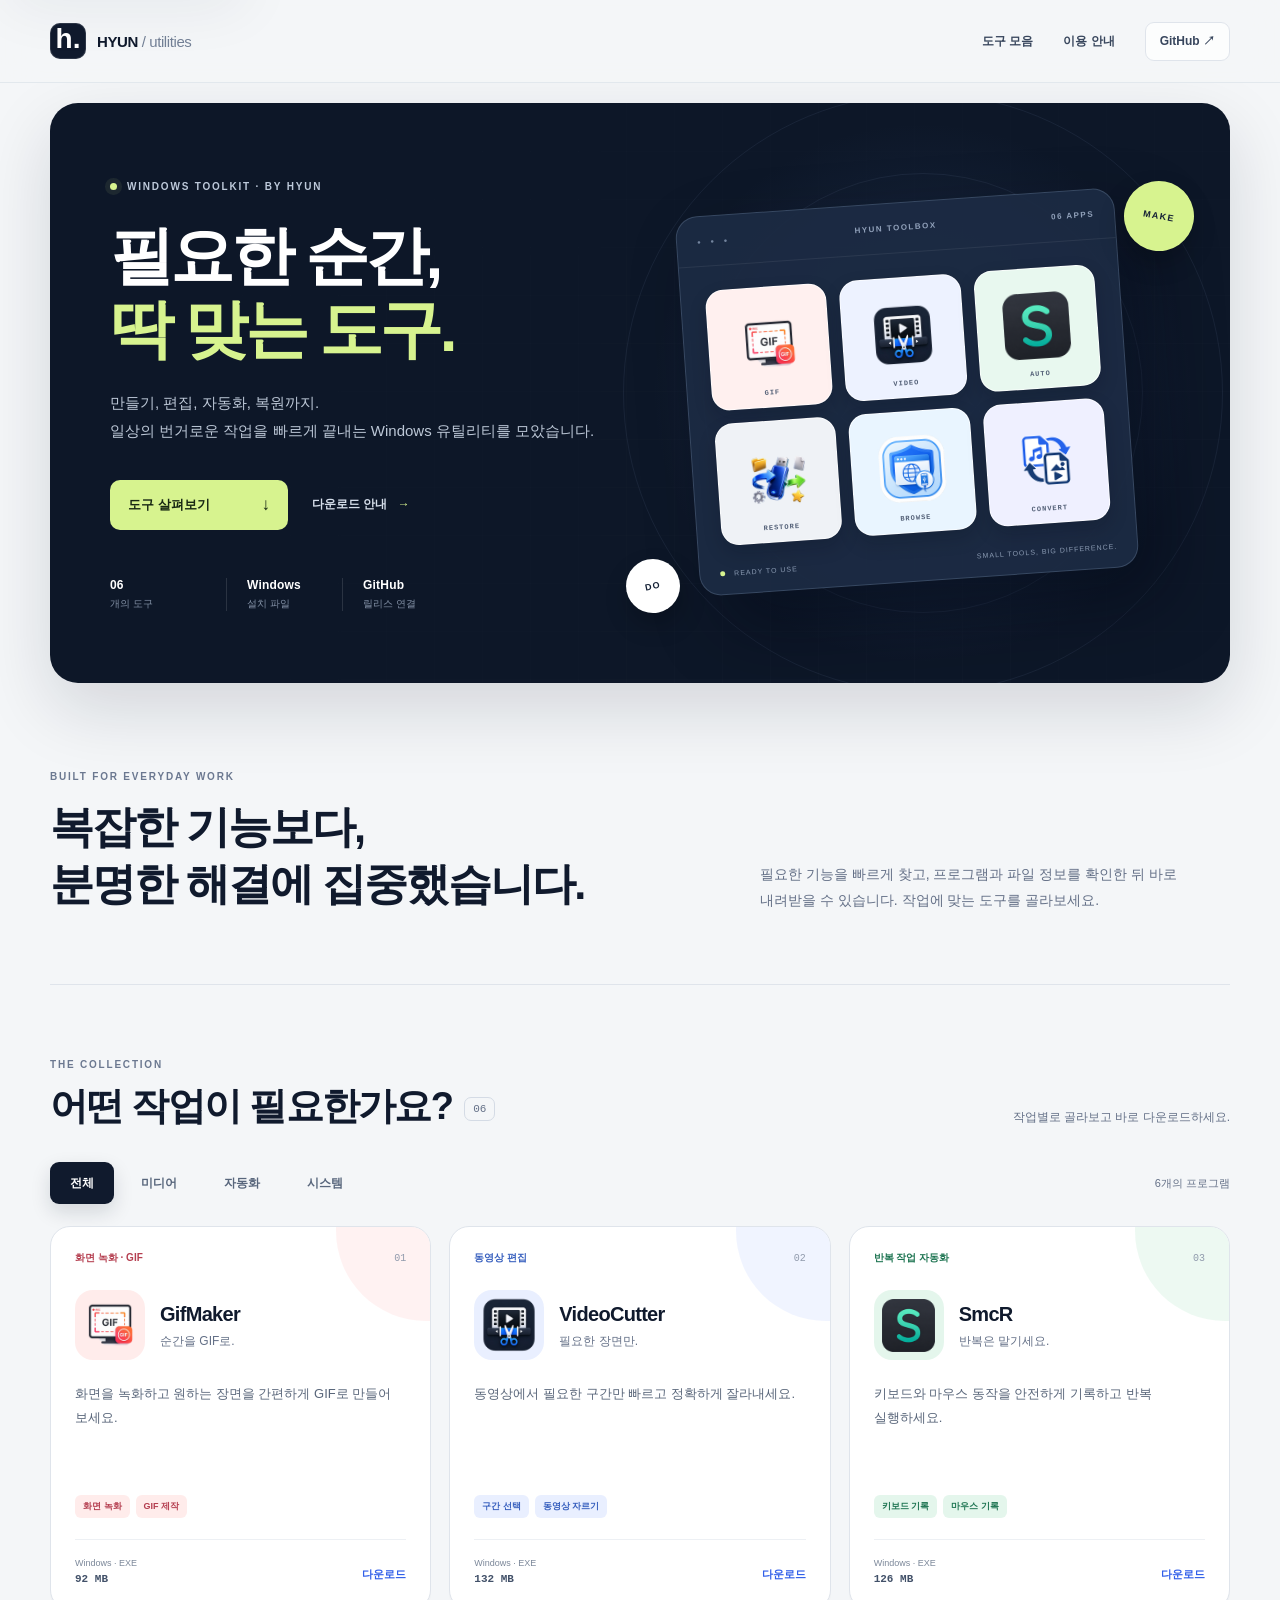
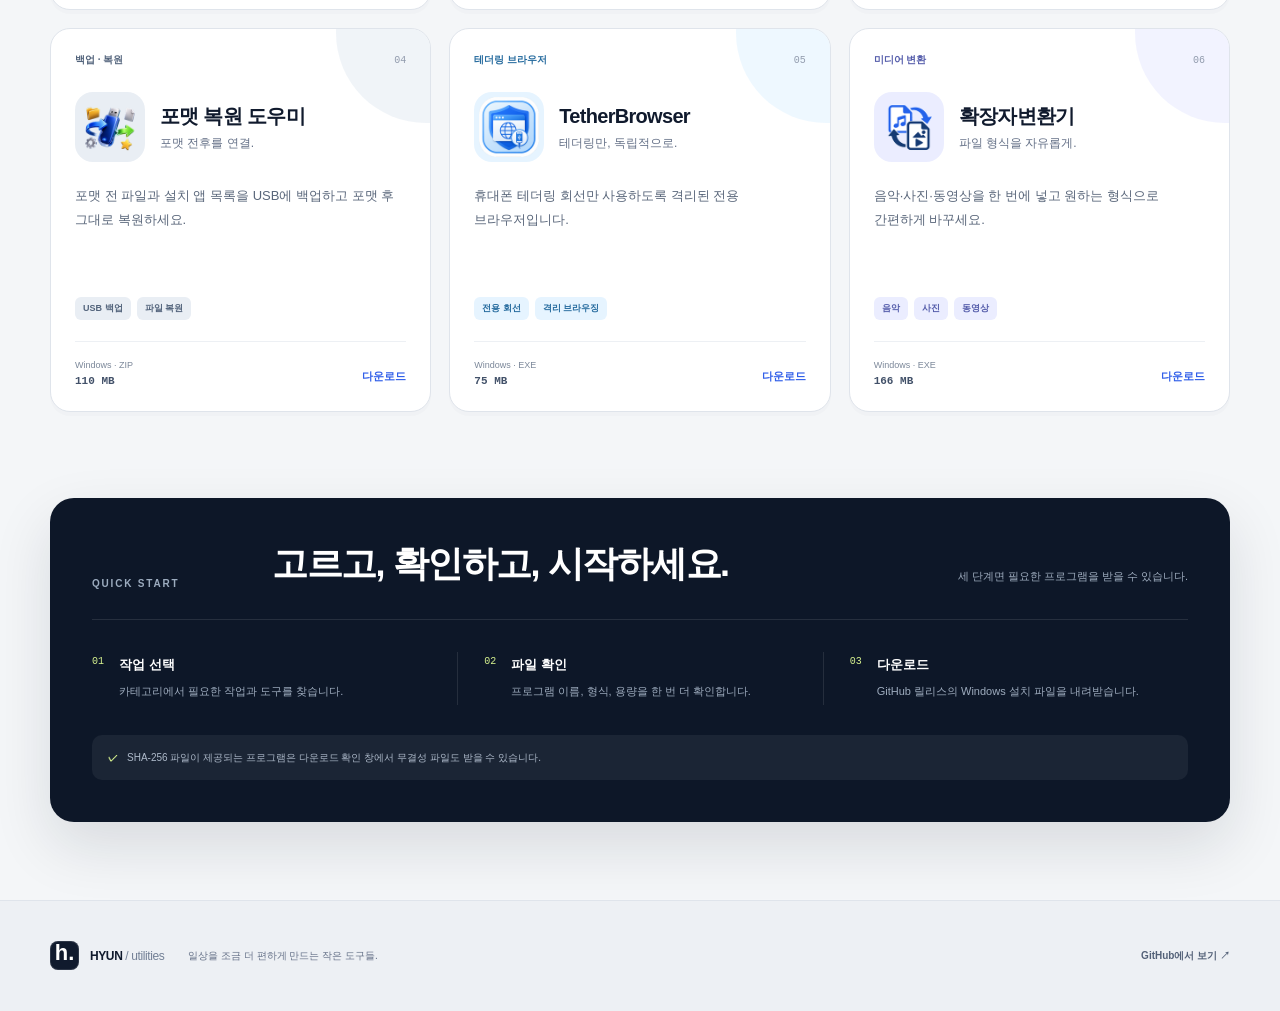
==== commit 17936a56: "fix: make download cards fully clickable" ====
--- a/index.html
+++ b/index.html
@@ -107,7 +107,7 @@
           <ul class="feature-list" aria-label="주요 기능"><li>화면 녹화</li><li>GIF 제작</li></ul>
           <div class="card-action">
             <span class="file-info"><span>Windows · EXE</span><strong>92 MB</strong></span>
-            <a class="download-link" href="https://github.com/HYUN-EXE/GifMaker-Releases/releases/latest/download/GifMaker_Setup.exe" data-hash aria-label="GifMaker EXE 다운로드">EXE 받기 <span aria-hidden="true">↓</span></a>
+            <a class="download-link" href="https://github.com/HYUN-EXE/GifMaker-Releases/releases/latest/download/GifMaker_Setup.exe" data-hash aria-label="GifMaker EXE 다운로드">다운로드</a>
           </div>
         </li>
 
@@ -121,7 +121,7 @@
           <ul class="feature-list" aria-label="주요 기능"><li>구간 선택</li><li>동영상 자르기</li></ul>
           <div class="card-action">
             <span class="file-info"><span>Windows · EXE</span><strong>132 MB</strong></span>
-            <a class="download-link" href="https://github.com/HYUN-EXE/VideoCutter-Releases/releases/latest/download/VideoCutter_Setup.exe" data-hash aria-label="VideoCutter EXE 다운로드">EXE 받기 <span aria-hidden="true">↓</span></a>
+            <a class="download-link" href="https://github.com/HYUN-EXE/VideoCutter-Releases/releases/latest/download/VideoCutter_Setup.exe" data-hash aria-label="VideoCutter EXE 다운로드">다운로드</a>
           </div>
         </li>
 
@@ -135,7 +135,7 @@
           <ul class="feature-list" aria-label="주요 기능"><li>키보드 기록</li><li>마우스 기록</li></ul>
           <div class="card-action">
             <span class="file-info"><span>Windows · EXE</span><strong>126 MB</strong></span>
-            <a class="download-link" href="https://github.com/HYUN-EXE/SimpleMacro-Releases/releases/latest/download/SmcR_Setup.exe" data-hash aria-label="SmcR EXE 다운로드">EXE 받기 <span aria-hidden="true">↓</span></a>
+            <a class="download-link" href="https://github.com/HYUN-EXE/SimpleMacro-Releases/releases/latest/download/SmcR_Setup.exe" data-hash aria-label="SmcR EXE 다운로드">다운로드</a>
           </div>
         </li>
 
@@ -149,7 +149,7 @@
           <ul class="feature-list" aria-label="주요 기능"><li>USB 백업</li><li>파일 복원</li></ul>
           <div class="card-action">
             <span class="file-info"><span>Windows · ZIP</span><strong>110 MB</strong></span>
-            <a class="download-link" href="https://github.com/HYUN-EXE/FormatRestoreHelper-Releases/releases/latest/download/FormatRestoreHelper_Setup.zip" data-hash aria-label="포맷 복원 도우미 ZIP 다운로드">ZIP 받기 <span aria-hidden="true">↓</span></a>
+            <a class="download-link" href="https://github.com/HYUN-EXE/FormatRestoreHelper-Releases/releases/latest/download/FormatRestoreHelper_Setup.zip" data-hash aria-label="포맷 복원 도우미 ZIP 다운로드">다운로드</a>
           </div>
         </li>
 
@@ -163,7 +163,7 @@
           <ul class="feature-list" aria-label="주요 기능"><li>전용 회선</li><li>격리 브라우징</li></ul>
           <div class="card-action">
             <span class="file-info"><span>Windows · EXE</span><strong>75 MB</strong></span>
-            <a class="download-link" href="https://github.com/HYUN-EXE/TetherBrowser-Releases/releases/latest/download/TetherBrowser_Setup.exe" aria-label="TetherBrowser EXE 다운로드">EXE 받기 <span aria-hidden="true">↓</span></a>
+            <a class="download-link" href="https://github.com/HYUN-EXE/TetherBrowser-Releases/releases/latest/download/TetherBrowser_Setup.exe" aria-label="TetherBrowser EXE 다운로드">다운로드</a>
           </div>
         </li>
 
@@ -177,7 +177,7 @@
           <ul class="feature-list" aria-label="주요 기능"><li>음악</li><li>사진</li><li>동영상</li></ul>
           <div class="card-action">
             <span class="file-info"><span>Windows · EXE</span><strong>166 MB</strong></span>
-            <a class="download-link" href="https://github.com/HYUN-EXE/FormatChanger-Releases/releases/latest/download/FormatChanger_Setup.exe" data-hash aria-label="확장자변환기 EXE 다운로드">EXE 받기 <span aria-hidden="true">↓</span></a>
+            <a class="download-link" href="https://github.com/HYUN-EXE/FormatChanger-Releases/releases/latest/download/FormatChanger_Setup.exe" data-hash aria-label="확장자변환기 EXE 다운로드">다운로드</a>
           </div>
         </li>
       </ul>
--- a/styles.css
+++ b/styles.css
@@ -185,9 +185,11 @@
 .file-info { display: flex; flex-direction: column; gap: 5px; }
 .file-info span { color: #7b8799; font-size: 9px; }
 .file-info strong { color: #425169; font-family: ui-monospace, SFMono-Regular, Consolas, monospace; font-size: 11px; font-weight: 600; }
-.download-link { position: relative; display: inline-flex; align-items: center; gap: 10px; min-height: 42px; padding: 0 14px; border-radius: 9px; background: var(--blue); color: white; font-size: 11px; font-weight: 800; white-space: nowrap; transition: background .2s, transform .2s; }
-.download-link:hover { background: var(--blue-dark); transform: translateY(-1px); }
-.download-link span { font-size: 15px; }
+.download-link { position: static; display: inline-flex; align-items: center; padding: 3px 0; color: var(--blue); font-size: 11px; font-weight: 800; white-space: nowrap; transition: color .2s; }
+.download-link::after { content: ""; position: absolute; inset: 0; z-index: 3; border-radius: 20px; cursor: pointer; }
+.download-link:hover { color: var(--blue-dark); }
+.download-link:focus-visible { outline: none; }
+.download-link:focus-visible::after { box-shadow: inset 0 0 0 3px #6b8cf0; }
 .app-card:focus-within { border-color: #8ba4e6; }
 
 .guide { margin-top: 86px; margin-bottom: 78px; padding: 42px; border-radius: 24px; background: var(--navy); color: white; box-shadow: 0 24px 60px rgba(13, 23, 40, .12); }
@@ -310,7 +312,6 @@
   .app-card { min-height: 0; padding: 22px; }
   .product-name h3 { font-size: 21px; }
   .product-description { min-height: 48px; font-size: 13px; }
-  .download-link { min-height: 44px; padding-inline: 16px; }
   .guide { padding: 26px 22px; border-radius: 20px; }
   .guide-heading h2 { font-size: 26px; }
   .footer-inner { flex-wrap: wrap; gap: 14px; padding: 24px 0; }
@@ -322,5 +323,5 @@
 @media (prefers-reduced-motion: reduce) {
   html { scroll-behavior: auto; }
   *, *::before, *::after { scroll-behavior: auto !important; transition: none !important; }
-  .primary-cta:hover, .download-link:hover, .app-card:hover { transform: none; }
-}
+  .primary-cta:hover, .app-card:hover { transform: none; }
+}
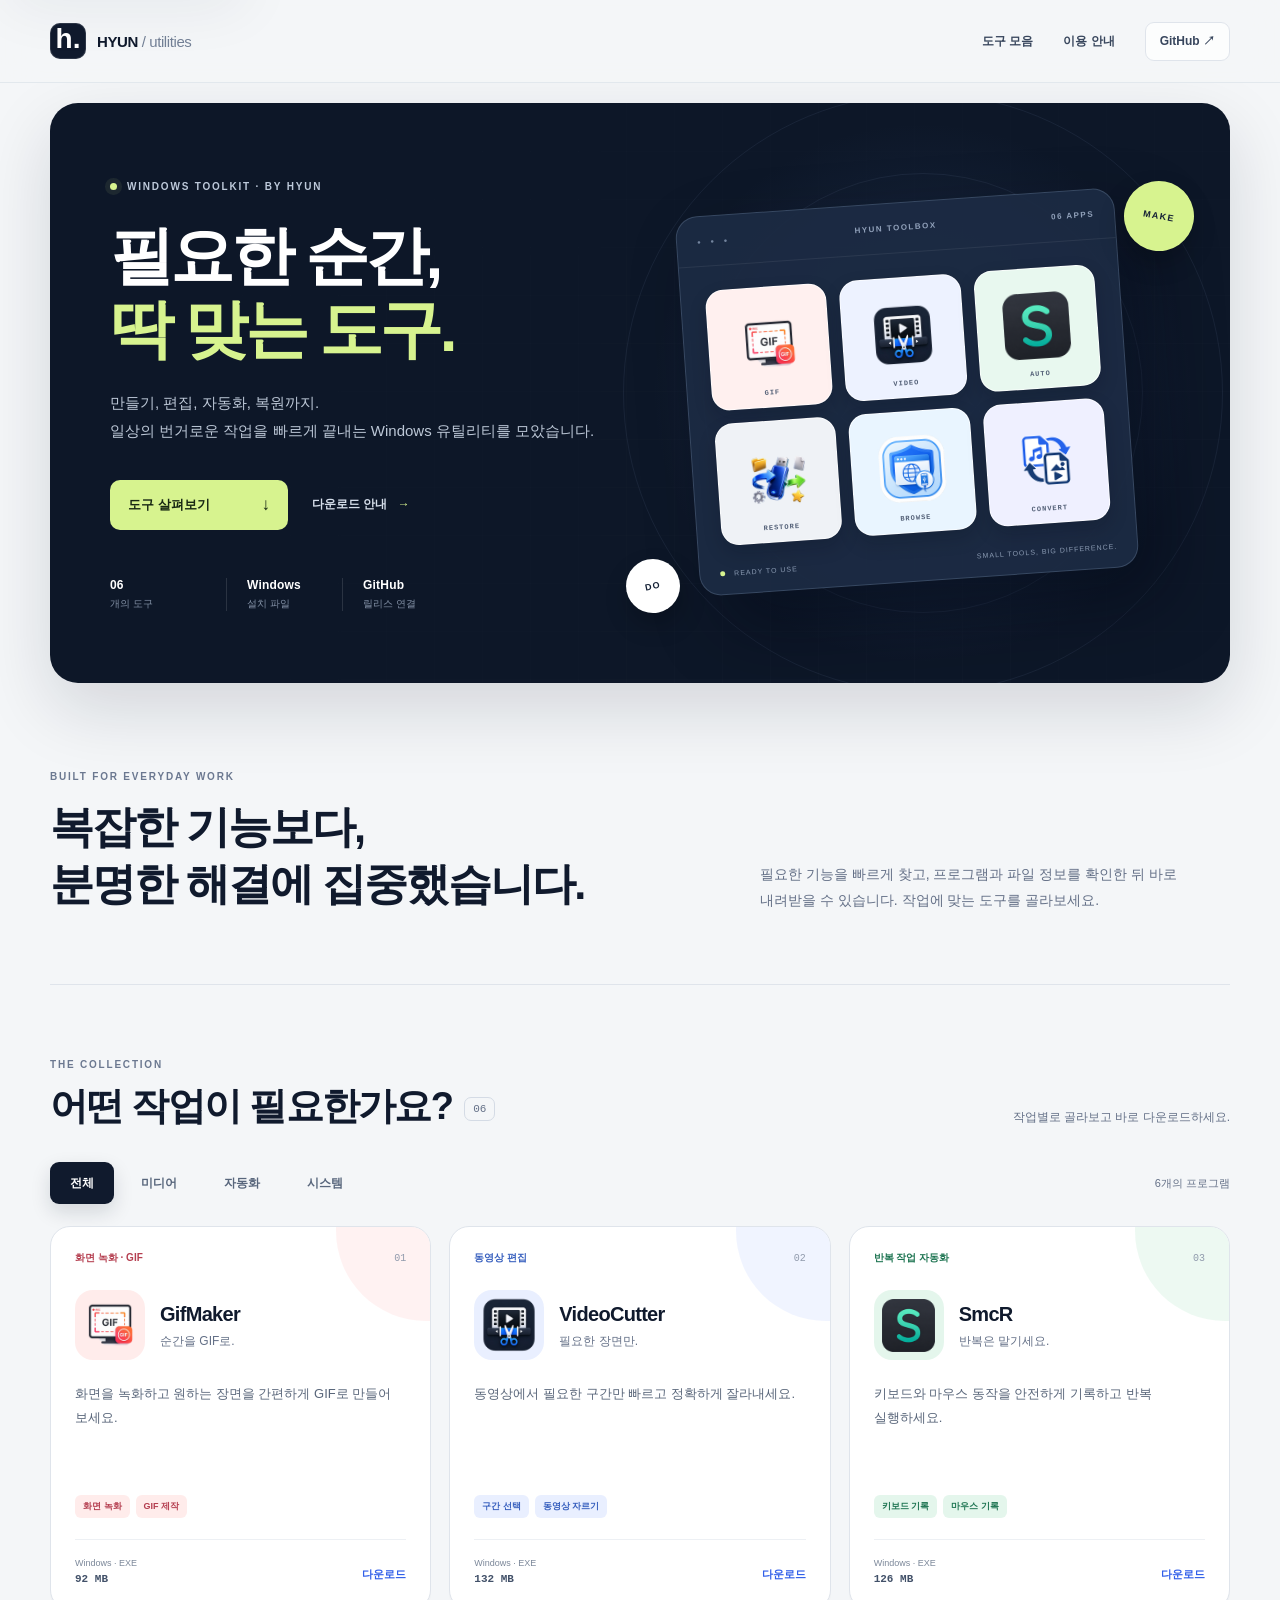
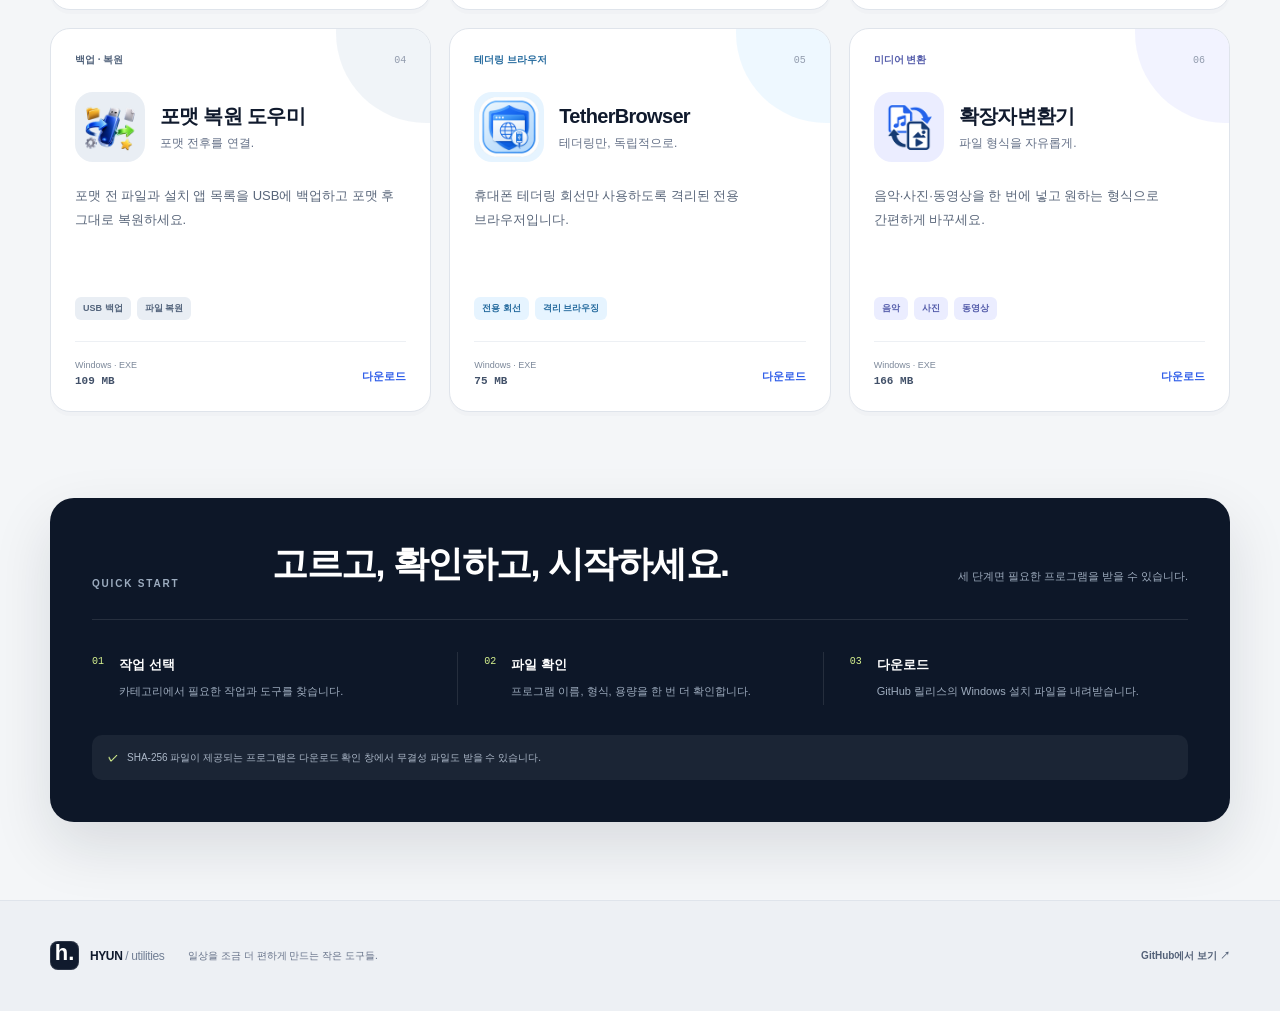
==== commit 400f1829: "fix: restore FormatRestoreHelper installer download" ====
--- a/index.html
+++ b/index.html
@@ -148,8 +148,8 @@
           <p class="product-description">포맷 전 파일과 설치 앱 목록을 USB에 백업하고 포맷 후 그대로 복원하세요.</p>
           <ul class="feature-list" aria-label="주요 기능"><li>USB 백업</li><li>파일 복원</li></ul>
           <div class="card-action">
-            <span class="file-info"><span>Windows · ZIP</span><strong>110 MB</strong></span>
-            <a class="download-link" href="https://github.com/HYUN-EXE/FormatRestoreHelper-Releases/releases/latest/download/FormatRestoreHelper_Setup.zip" data-hash aria-label="포맷 복원 도우미 ZIP 다운로드">다운로드</a>
+            <span class="file-info"><span>Windows · EXE</span><strong>109 MB</strong></span>
+            <a class="download-link" href="https://github.com/HYUN-EXE/FormatRestoreHelper-Releases/releases/latest/download/FormatRestoreHelper_Setup.exe" data-hash aria-label="포맷 복원 도우미 EXE 다운로드">다운로드</a>
           </div>
         </li>
 
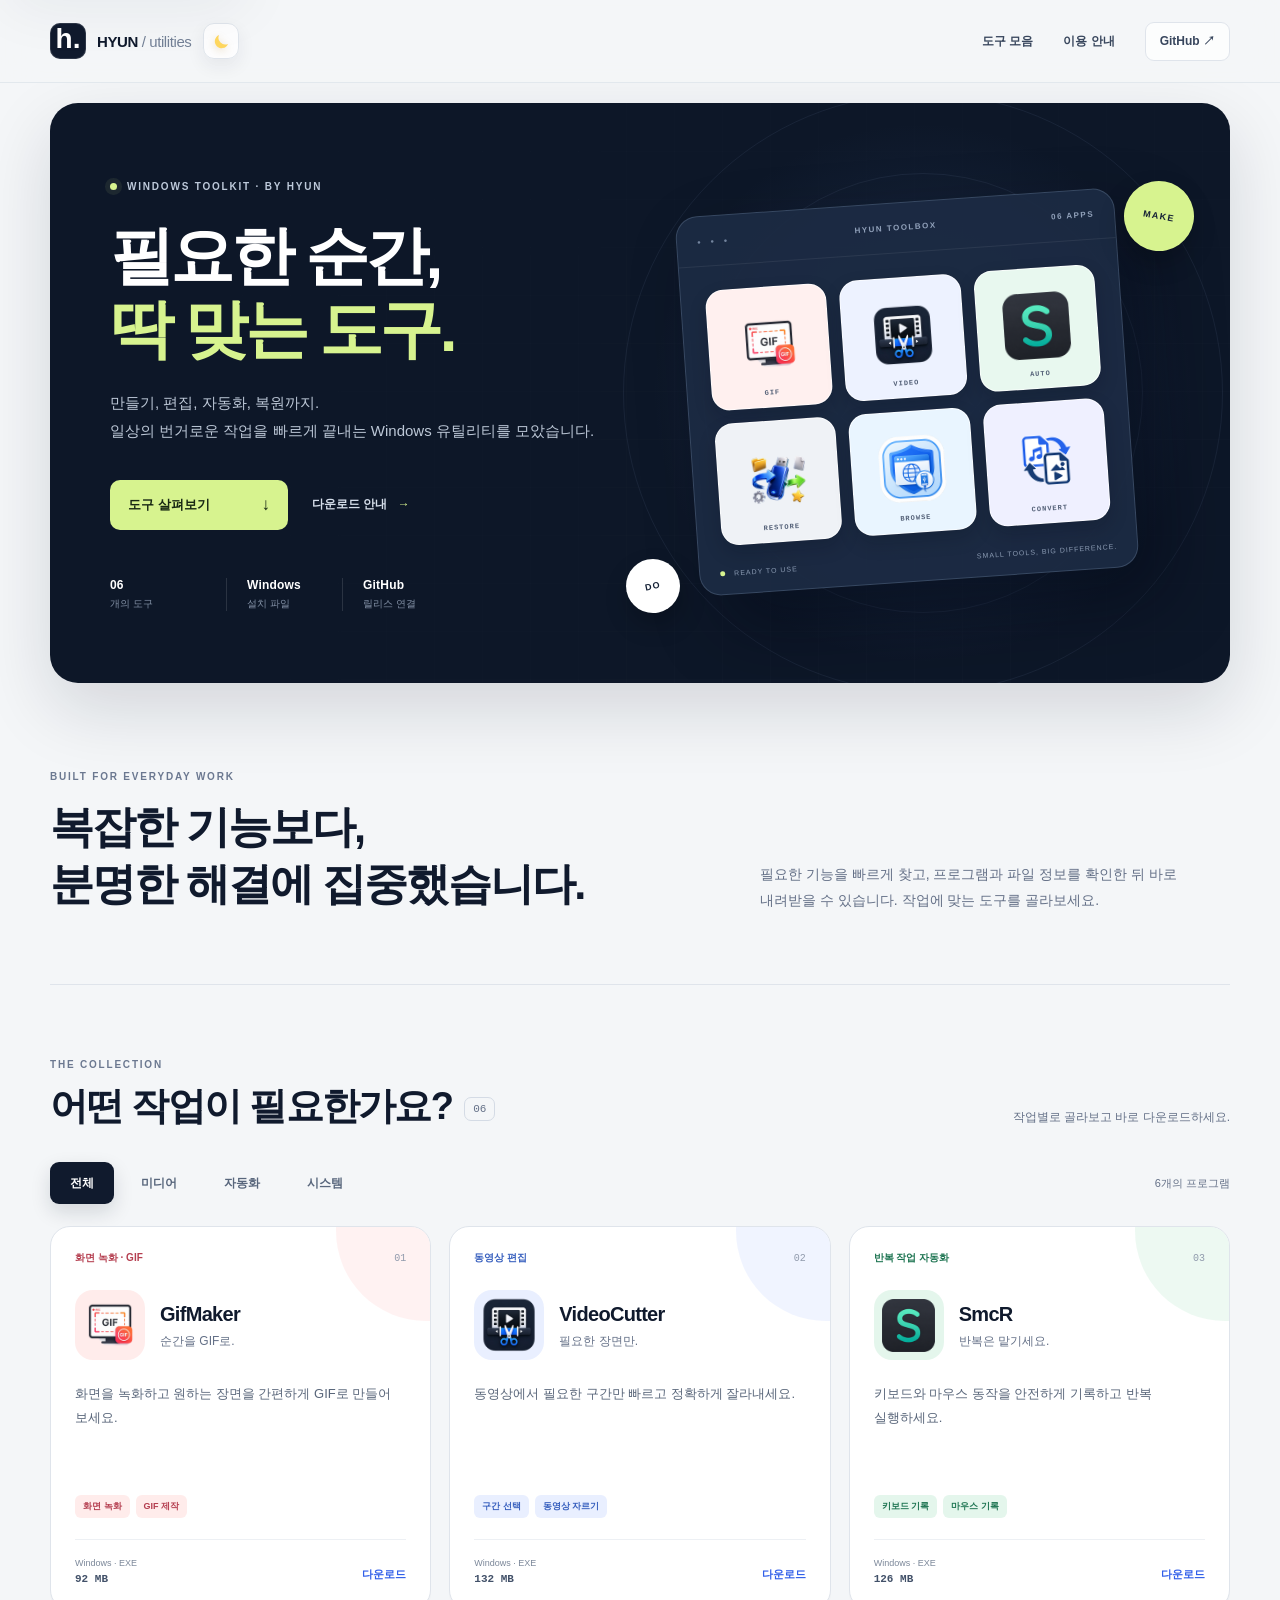
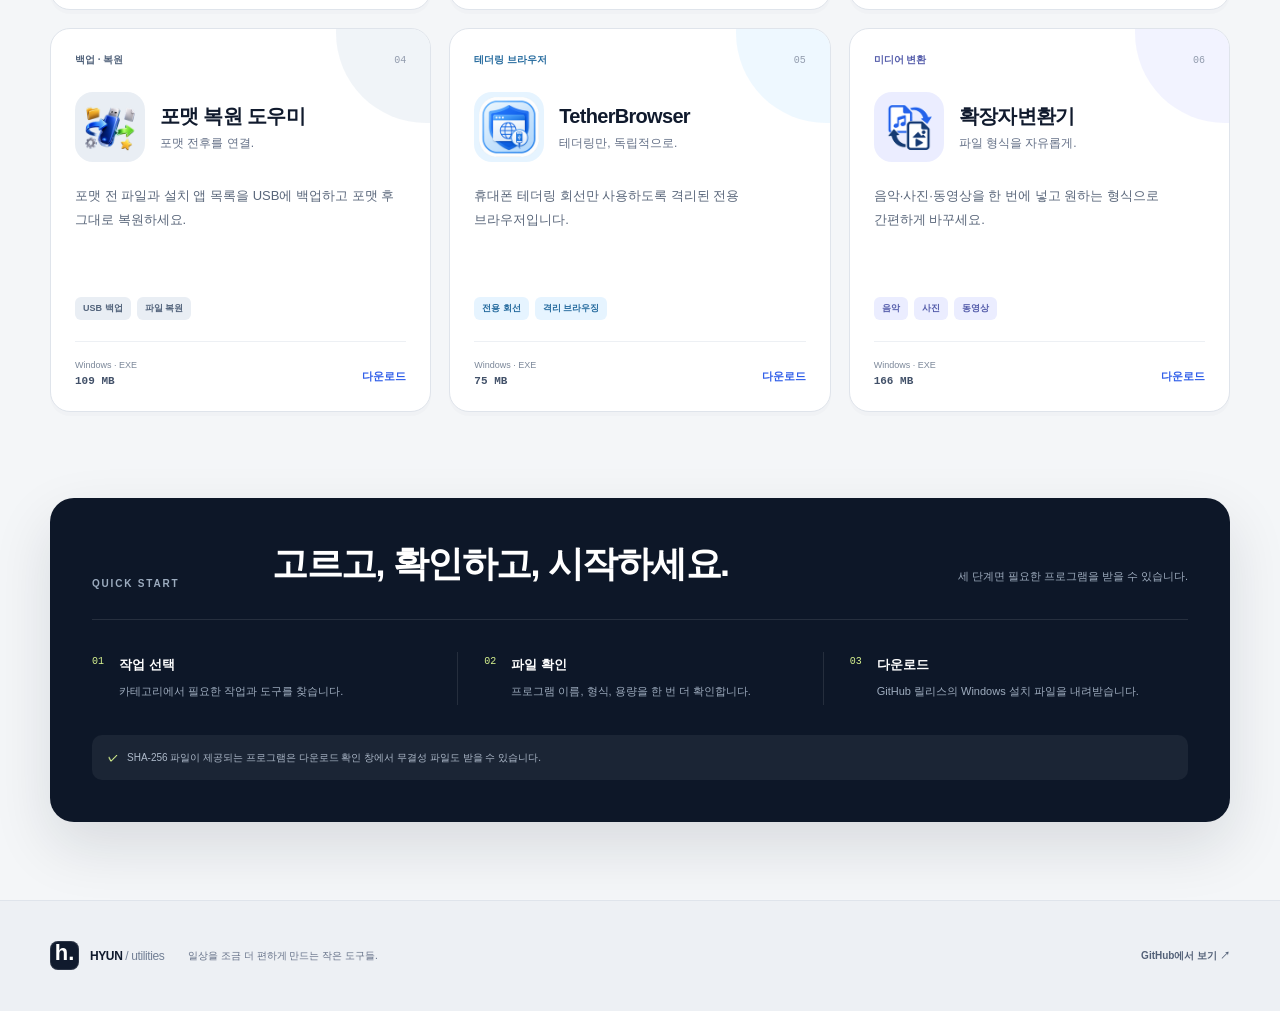
==== commit 938f2a74: "feat: add animated theme toggle" ====
--- a/index.html
+++ b/index.html
@@ -4,22 +4,44 @@
   <meta charset="utf-8">
   <meta name="viewport" content="width=device-width, initial-scale=1">
   <meta name="description" content="GifMaker, VideoCutter, SmcR, 포맷 복원 도우미, TetherBrowser, 확장자변환기를 한곳에서 확인하고 다운로드하세요.">
-  <meta name="theme-color" content="#0d1728">
-  <meta name="color-scheme" content="light">
+  <meta name="theme-color" content="#f4f6f8">
+  <meta name="color-scheme" content="light dark">
   <title>HYUN Utilities — 필요한 순간, 딱 맞는 도구</title>
   <link rel="icon" href="assets/favicon.svg" type="image/svg+xml">
   <link rel="icon" href="assets/favicon.png" sizes="64x64">
-  <link rel="stylesheet" href="styles.css?v=20261016-5">
+  <script>
+    (() => {
+      let savedTheme = null;
+      try { savedTheme = localStorage.getItem('hyun-theme'); } catch {}
+      const theme = savedTheme === 'light' || savedTheme === 'dark'
+        ? savedTheme
+        : matchMedia('(prefers-color-scheme: dark)').matches ? 'dark' : 'light';
+      document.documentElement.dataset.theme = theme;
+      document.querySelector('meta[name="theme-color"]').content = theme === 'dark' ? '#09111e' : '#f4f6f8';
+    })();
+  </script>
+  <link rel="stylesheet" href="styles.css?v=20261017-1">
 </head>
 <body>
   <a class="skip-link" href="#catalog">프로그램 목록으로 건너뛰기</a>
 
   <header class="site-header">
     <div class="header-inner wrap">
-      <a class="wordmark" href="./" aria-label="HYUN Utilities 홈">
-        <span class="brand-mark" aria-hidden="true">h.</span>
-        <span class="brand-name">HYUN <span>/ utilities</span></span>
-      </a>
+      <div class="brand-controls">
+        <a class="wordmark" href="./" aria-label="HYUN Utilities 홈">
+          <span class="brand-mark" aria-hidden="true">h.</span>
+          <span class="brand-name">HYUN <span>/ utilities</span></span>
+        </a>
+        <button class="theme-toggle" type="button" aria-label="다크 모드로 전환" aria-pressed="false" title="다크 모드로 전환">
+          <svg class="theme-icon theme-icon-sun" viewBox="0 0 24 24" aria-hidden="true">
+            <circle cx="12" cy="12" r="4.25"></circle>
+            <path d="M12 2.2v2.1M12 19.7v2.1M2.2 12h2.1M19.7 12h2.1M5.08 5.08l1.49 1.49M17.43 17.43l1.49 1.49M18.92 5.08l-1.49 1.49M6.57 17.43l-1.49 1.49"></path>
+          </svg>
+          <svg class="theme-icon theme-icon-moon" viewBox="0 0 24 24" aria-hidden="true">
+            <path d="M20.2 15.1A8.6 8.6 0 0 1 8.9 3.8 8.65 8.65 0 1 0 20.2 15.1Z"></path>
+          </svg>
+        </button>
+      </div>
       <nav aria-label="주 메뉴">
         <a href="#catalog">도구 모음</a>
         <a href="#guide">이용 안내</a>
@@ -222,6 +244,60 @@
   </dialog>
 
   <script>
+    const root = document.documentElement;
+    const themeToggle = document.querySelector('.theme-toggle');
+    const themeColor = document.querySelector('meta[name="theme-color"]');
+    const reduceMotion = matchMedia('(prefers-reduced-motion: reduce)');
+    let themeTransitioning = false;
+
+    const applyTheme = (theme, persist = false) => {
+      root.dataset.theme = theme;
+      themeColor.content = theme === 'dark' ? '#09111e' : '#f4f6f8';
+      if (themeToggle) {
+        const dark = theme === 'dark';
+        const label = dark ? '라이트 모드로 전환' : '다크 모드로 전환';
+        themeToggle.setAttribute('aria-pressed', String(dark));
+        themeToggle.setAttribute('aria-label', label);
+        themeToggle.title = label;
+      }
+      if (persist) {
+        try { localStorage.setItem('hyun-theme', theme); } catch {}
+      }
+    };
+
+    applyTheme(root.dataset.theme || 'light');
+
+    if (themeToggle) {
+      themeToggle.addEventListener('click', () => {
+        if (themeTransitioning) return;
+        const nextTheme = root.dataset.theme === 'dark' ? 'light' : 'dark';
+        const rect = themeToggle.getBoundingClientRect();
+        const x = rect.left + rect.width / 2;
+        const y = rect.top + rect.height / 2;
+        const radius = Math.hypot(Math.max(x, innerWidth - x), Math.max(y, innerHeight - y));
+
+        if (!document.startViewTransition || reduceMotion.matches) {
+          applyTheme(nextTheme, true);
+          return;
+        }
+
+        root.style.setProperty('--theme-x', `${x}px`);
+        root.style.setProperty('--theme-y', `${y}px`);
+        root.style.setProperty('--theme-radius', `${radius}px`);
+        root.classList.add('theme-changing');
+        themeTransitioning = true;
+
+        const transition = document.startViewTransition(() => applyTheme(nextTheme, true));
+        transition.finished.catch(() => {}).finally(() => {
+          root.classList.remove('theme-changing');
+          root.style.removeProperty('--theme-x');
+          root.style.removeProperty('--theme-y');
+          root.style.removeProperty('--theme-radius');
+          themeTransitioning = false;
+        });
+      });
+    }
+
     const cards = [...document.querySelectorAll('.app-card')];
     const count = document.querySelector('.section-heading .count');
     if (count) count.textContent = String(cards.length).padStart(2, '0');
--- a/styles.css
+++ b/styles.css
@@ -16,7 +16,7 @@
 }
 
 * { box-sizing: border-box; margin: 0; padding: 0; }
-html { scroll-behavior: smooth; scroll-padding-top: 96px; }
+html { scroll-behavior: smooth; scroll-padding-top: 96px; background: var(--page); }
 body {
   min-width: 320px;
   overflow-x: clip;
@@ -54,6 +54,7 @@
   backdrop-filter: blur(18px);
 }
 .header-inner { min-height: 82px; display: flex; align-items: center; justify-content: space-between; gap: 28px; }
+.brand-controls { display: flex; align-items: center; gap: 12px; flex: none; }
 .wordmark { display: inline-flex; align-items: center; gap: 11px; flex: none; }
 .brand-mark {
   display: grid;
@@ -71,6 +72,29 @@
 }
 .brand-name { font-size: 15px; font-weight: 850; letter-spacing: -.4px; }
 .brand-name span { color: #738096; font-weight: 500; }
+.theme-toggle {
+  position: relative;
+  display: grid;
+  place-items: center;
+  width: 36px;
+  height: 36px;
+  flex: none;
+  overflow: hidden;
+  border: 1px solid var(--line);
+  border-radius: 11px;
+  background: rgba(255, 255, 255, .76);
+  box-shadow: 0 7px 18px rgba(22, 35, 58, .07);
+  cursor: pointer;
+  transition: border-color .2s, background .2s, transform .2s, box-shadow .2s;
+}
+.theme-toggle:hover { border-color: #b9c4d3; transform: translateY(-1px); box-shadow: 0 9px 22px rgba(22, 35, 58, .11); }
+.theme-icon { position: absolute; width: 19px; height: 19px; transition: opacity .24s, transform .32s cubic-bezier(.22, 1, .36, 1); }
+.theme-icon-sun { color: #ff8a34; opacity: 0; transform: rotate(-35deg) scale(.55); }
+.theme-icon-sun circle { fill: currentColor; }
+.theme-icon-sun path { fill: none; stroke: currentColor; stroke-linecap: round; stroke-width: 1.8; }
+.theme-icon-moon { color: #ffd75e; fill: currentColor; opacity: 1; transform: rotate(0) scale(1); filter: drop-shadow(0 2px 4px rgba(168, 111, 0, .24)); }
+html[data-theme="dark"] .theme-icon-sun { opacity: 1; transform: rotate(0) scale(1); filter: drop-shadow(0 2px 5px rgba(255, 107, 25, .3)); }
+html[data-theme="dark"] .theme-icon-moon { opacity: 0; transform: rotate(28deg) scale(.55); }
 .site-header nav { display: flex; align-items: center; gap: 30px; font-size: 12px; font-weight: 700; }
 .site-header nav a { padding: 10px 0; color: #38465d; transition: color .2s; }
 .site-header nav a:hover { color: var(--blue); }
@@ -231,8 +255,70 @@
 
 a:focus-visible, button:focus-visible { outline: 3px solid #6b8cf0; outline-offset: 4px; }
 
+html[data-theme="dark"] {
+  color-scheme: dark;
+  --page: #09111e;
+  --surface: #111c2c;
+  --ink: #eef3fb;
+  --muted: #9ba9bc;
+  --line: #28384e;
+  --navy: #0b1423;
+  --navy-soft: #16253a;
+  --blue: #86a7ff;
+  --blue-dark: #afc4ff;
+  --shadow: 0 20px 60px rgba(0, 0, 0, .3);
+}
+html[data-theme="dark"] .skip-link { background: var(--surface); }
+html[data-theme="dark"] .site-header { border-bottom-color: rgba(40, 56, 78, .82); background: rgba(9, 17, 30, .88); }
+html[data-theme="dark"] .brand-mark { background: #eef3fb; color: #0b1423; box-shadow: inset 0 0 0 1px rgba(9, 17, 30, .1); }
+html[data-theme="dark"] .brand-name span { color: #8998ad; }
+html[data-theme="dark"] .theme-toggle { border-color: #304157; background: rgba(18, 29, 45, .9); box-shadow: 0 7px 18px rgba(0, 0, 0, .2); }
+html[data-theme="dark"] .theme-toggle:hover { border-color: #526983; background: #172438; }
+html[data-theme="dark"] .site-header nav a { color: #b4c0d0; }
+html[data-theme="dark"] .site-header nav a:hover { color: var(--blue); }
+html[data-theme="dark"] .site-header .nav-github { background: rgba(18, 29, 45, .8); }
+html[data-theme="dark"] .section-kicker { color: #91a2b9; }
+html[data-theme="dark"] .count { border-color: var(--line); }
+html[data-theme="dark"] .filters button { color: #aebbd0; }
+html[data-theme="dark"] .filters button[aria-pressed="true"] { background: #eef3fb; color: #0b1423; box-shadow: 0 8px 20px rgba(0, 0, 0, .24); }
+html[data-theme="dark"] .filters button:hover:not([aria-pressed="true"]) { border-color: var(--line); background: #121e2f; }
+html[data-theme="dark"] .app-coral { --tint: #3a2228; --tone: #ff9da9; }
+html[data-theme="dark"] .app-blue { --tint: #202e50; --tone: #9eb7ff; }
+html[data-theme="dark"] .app-mint { --tint: #17382d; --tone: #7ad9ae; }
+html[data-theme="dark"] .app-slate { --tint: #263344; --tone: #b1bfd2; }
+html[data-theme="dark"] .app-sky { --tint: #17354b; --tone: #78c8ff; }
+html[data-theme="dark"] .app-indigo { --tint: #292b51; --tone: #b1b6ff; }
+html[data-theme="dark"] .card-index { color: #7f8da1; }
+html[data-theme="dark"] .product-description { color: #a8b5c7; }
+html[data-theme="dark"] .card-action { border-top-color: #243247; }
+html[data-theme="dark"] .file-info span { color: #8e9caf; }
+html[data-theme="dark"] .file-info strong { color: #c4cfdd; }
+html[data-theme="dark"] .app-card:focus-within { border-color: #6889cf; }
+html[data-theme="dark"] .guide { border: 1px solid #243247; }
+html[data-theme="dark"] .site-footer { background: #0d1726; }
+html[data-theme="dark"] .footer-inner > a:last-child { color: #9caac0; }
+html[data-theme="dark"] .confirm { background: var(--surface); }
+html[data-theme="dark"] .confirm-icon { background: #1a2b4b; }
+html[data-theme="dark"] .confirm-file { background: #0d1726; }
+html[data-theme="dark"] .confirm-actions > * { background: #18263a; }
+html[data-theme="dark"] .confirm-actions .confirm-go { color: #09111e; }
+html[data-theme="dark"] .confirm-cancel:hover { background: #22334a; }
+
+html.theme-changing::view-transition-old(root),
+html.theme-changing::view-transition-new(root) { animation: none; mix-blend-mode: normal; }
+html.theme-changing::view-transition-old(root) { z-index: 1; }
+html.theme-changing::view-transition-new(root) {
+  z-index: 2;
+  animation: theme-reveal .62s cubic-bezier(.22, 1, .36, 1) both;
+}
+@keyframes theme-reveal {
+  from { clip-path: circle(0 at var(--theme-x) var(--theme-y)); }
+  to { clip-path: circle(var(--theme-radius) at var(--theme-x) var(--theme-y)); }
+}
+
 @media (hover: hover) and (prefers-reduced-motion: no-preference) {
   .app-card:hover { transform: translateY(-5px); border-color: #becae0; box-shadow: 0 18px 38px rgba(25, 43, 73, .08); }
+  html[data-theme="dark"] .app-card:hover { border-color: #455b78; box-shadow: 0 18px 38px rgba(0, 0, 0, .24); }
 }
 
 @media (max-width: 1060px) {
@@ -281,6 +367,9 @@
 @media (max-width: 560px) {
   .brand-mark { width: 32px; height: 32px; border-radius: 9px; font-size: 25px; }
   .brand-name { font-size: 13px; }
+  .header-inner { gap: 16px; }
+  .brand-controls { gap: 9px; }
+  .theme-toggle { width: 34px; height: 34px; border-radius: 10px; }
   .site-header nav a:first-child { display: none; }
   .hero-copy { padding: 40px 24px 32px; }
   .hero-actions { align-items: flex-start; flex-direction: column; gap: 18px; margin-top: 28px; }
@@ -324,4 +413,5 @@
   html { scroll-behavior: auto; }
   *, *::before, *::after { scroll-behavior: auto !important; transition: none !important; }
   .primary-cta:hover, .app-card:hover { transform: none; }
-}
+  html.theme-changing::view-transition-new(root) { animation: none; }
+}
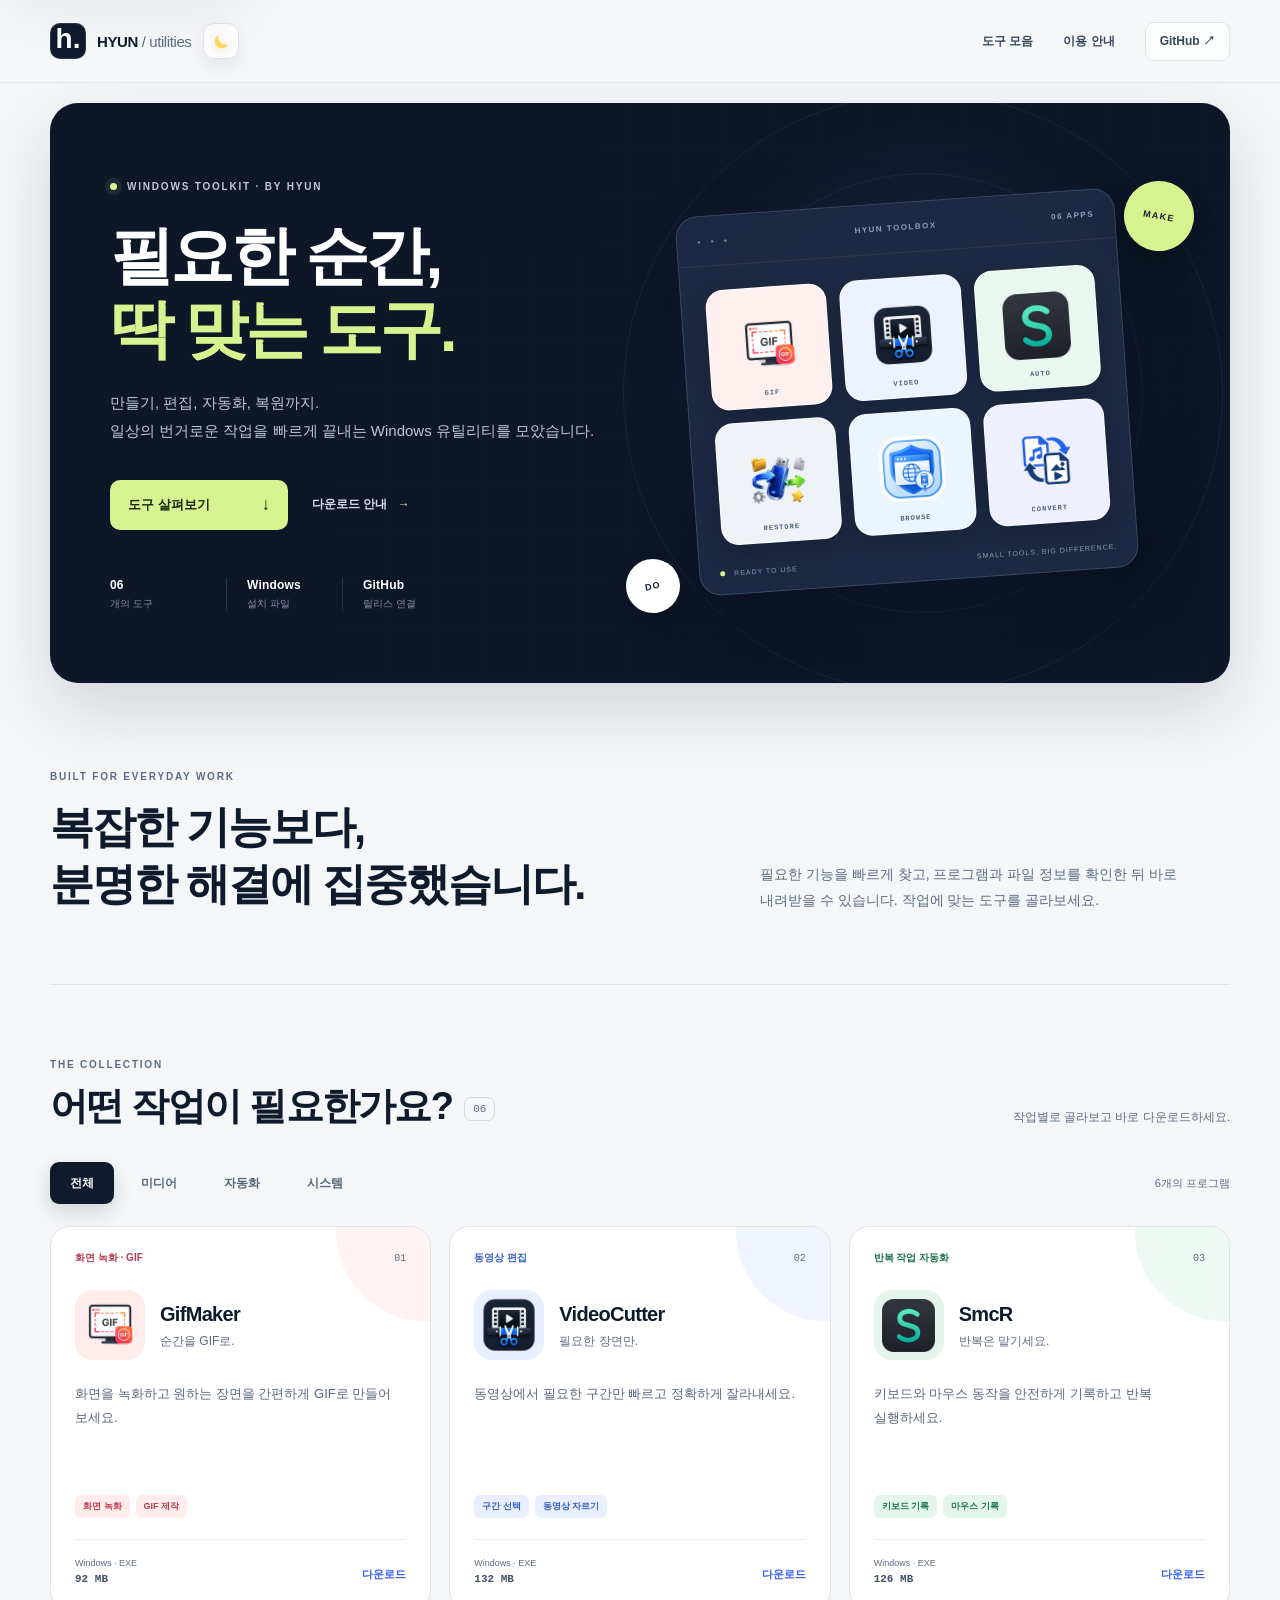
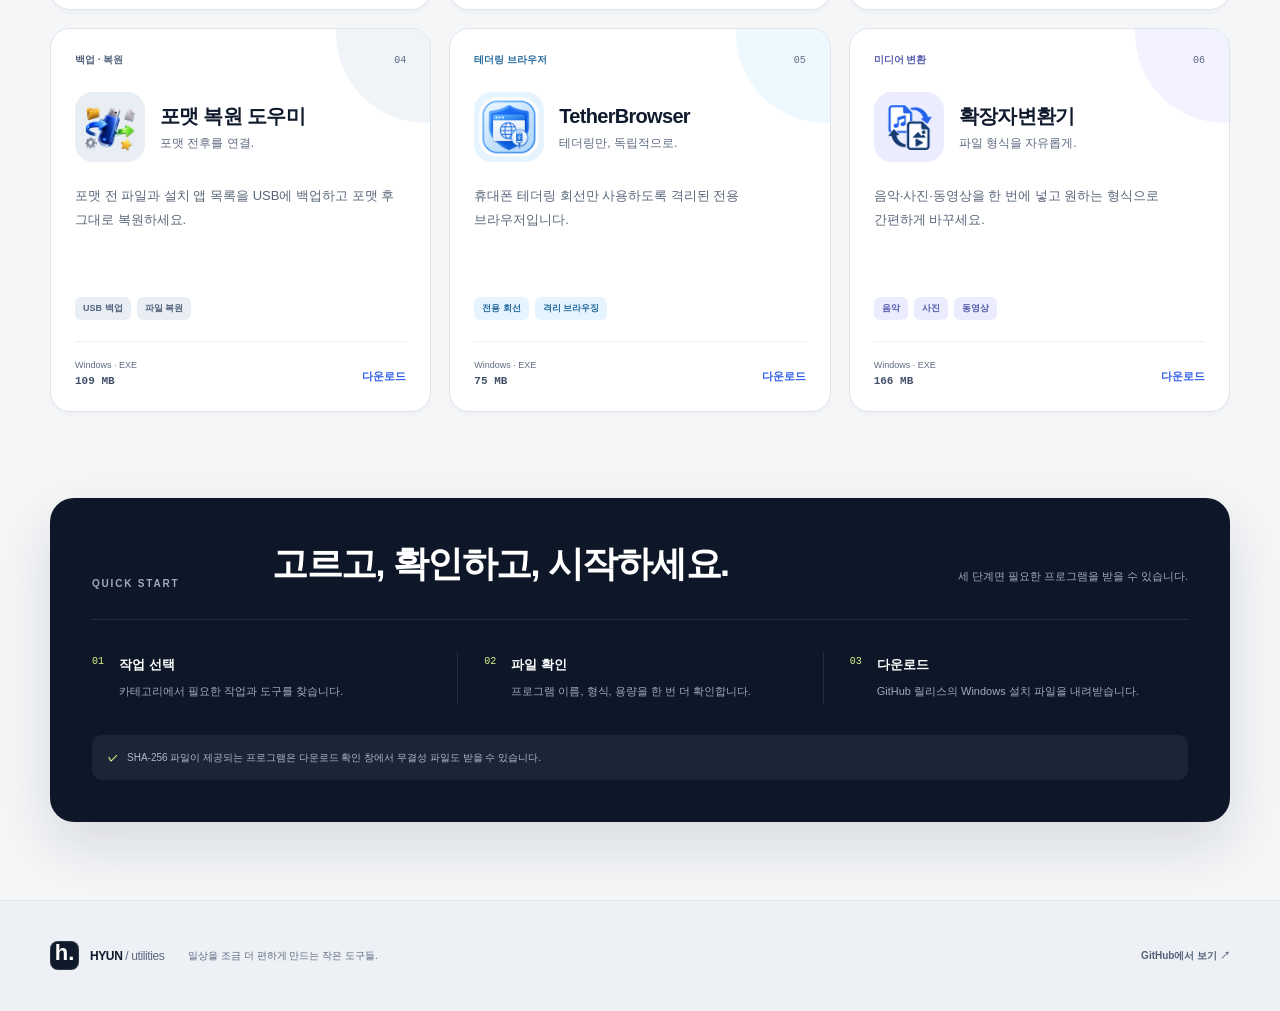
==== commit 49d0cf01: "fix: keep every label legible in both themes In dark mode the confirmation's download button lost it" ====
--- a/index.html
+++ b/index.html
@@ -20,7 +20,7 @@
       document.querySelector('meta[name="theme-color"]').content = theme === 'dark' ? '#09111e' : '#f4f6f8';
     })();
   </script>
-  <link rel="stylesheet" href="styles.css?v=20261017-1">
+  <link rel="stylesheet" href="styles.css?v=20261103-1">
 </head>
 <body>
   <a class="skip-link" href="#catalog">프로그램 목록으로 건너뛰기</a>
--- a/styles.css
+++ b/styles.css
@@ -4,7 +4,7 @@
   --page: #f4f6f8;
   --surface: #ffffff;
   --ink: #101a2d;
-  --muted: #647087;
+  --muted: #5f6b82;
   --line: #dfe4eb;
   --navy: #0d1728;
   --navy-soft: #16233a;
@@ -71,7 +71,7 @@
   box-shadow: inset 0 0 0 1px rgba(255, 255, 255, .12);
 }
 .brand-name { font-size: 15px; font-weight: 850; letter-spacing: -.4px; }
-.brand-name span { color: #738096; font-weight: 500; }
+.brand-name span { color: var(--muted); font-weight: 500; }
 .theme-toggle {
   position: relative;
   display: grid;
@@ -88,7 +88,7 @@
   transition: border-color .2s, background .2s, transform .2s, box-shadow .2s;
 }
 .theme-toggle:hover { border-color: #b9c4d3; transform: translateY(-1px); box-shadow: 0 9px 22px rgba(22, 35, 58, .11); }
-.theme-icon { position: absolute; width: 19px; height: 19px; transition: opacity .24s, transform .32s cubic-bezier(.22, 1, .36, 1); }
+.theme-icon { position: absolute; width: 19px; height: 19px; transition: opacity .4s ease-in-out, transform .55s cubic-bezier(.37, 0, .63, 1); }
 .theme-icon-sun { color: #ff8a34; opacity: 0; transform: rotate(-35deg) scale(.55); }
 .theme-icon-sun circle { fill: currentColor; }
 .theme-icon-sun path { fill: none; stroke: currentColor; stroke-linecap: round; stroke-width: 1.8; }
@@ -166,7 +166,7 @@
 .sticker-two { bottom: 70px; left: 10px; width: 54px; height: 54px; background: #fff; transform: rotate(-12deg); }
 
 .intro { padding-top: 88px; }
-.section-kicker { color: #6b7890; font-size: 10px; font-weight: 800; letter-spacing: 1.8px; }
+.section-kicker { color: var(--muted); font-size: 10px; font-weight: 800; letter-spacing: 1.8px; }
 .intro-layout { display: grid; grid-template-columns: 1.05fr .95fr; gap: 80px; align-items: end; margin-top: 17px; padding-bottom: 70px; border-bottom: 1px solid var(--line); }
 .intro h2 { max-width: 600px; font-size: clamp(30px, 3.4vw, 44px); line-height: 1.32; letter-spacing: -2px; }
 .intro-layout > p { max-width: 470px; justify-self: end; color: var(--muted); font-size: 14px; line-height: 1.9; word-break: keep-all; }
@@ -194,7 +194,7 @@
 .app-indigo { --tint: #ebedff; --tone: #555dab; }
 .card-top { position: relative; display: flex; align-items: center; justify-content: space-between; gap: 10px; }
 .app-category { color: var(--tone); font-size: 10px; font-weight: 800; }
-.card-index { color: #919bad; font-family: ui-monospace, SFMono-Regular, Consolas, monospace; font-size: 10px; }
+.card-index { color: var(--muted); font-family: ui-monospace, SFMono-Regular, Consolas, monospace; font-size: 10px; }
 .product-heading { position: relative; display: flex; align-items: center; gap: 15px; margin-top: 25px; }
 .icon-stage { display: grid; place-items: center; width: 70px; height: 70px; flex: none; border-radius: 18px; background: var(--tint); }
 .row-icon { width: 60px; height: 60px; object-fit: contain; }
@@ -207,7 +207,7 @@
 .feature-list li { padding: 5px 8px; border-radius: 6px; background: var(--tint); color: var(--tone); font-size: 9px; font-weight: 700; }
 .card-action { display: flex; align-items: flex-end; justify-content: space-between; gap: 14px; margin-top: 21px; padding-top: 18px; border-top: 1px solid #edf0f4; }
 .file-info { display: flex; flex-direction: column; gap: 5px; }
-.file-info span { color: #7b8799; font-size: 9px; }
+.file-info span { color: var(--muted); font-size: 9px; }
 .file-info strong { color: #425169; font-family: ui-monospace, SFMono-Regular, Consolas, monospace; font-size: 11px; font-weight: 600; }
 .download-link { position: static; display: inline-flex; align-items: center; padding: 3px 0; color: var(--blue); font-size: 11px; font-weight: 800; white-space: nowrap; transition: color .2s; }
 .download-link::after { content: ""; position: absolute; inset: 0; z-index: 3; border-radius: 20px; cursor: pointer; }
@@ -300,7 +300,7 @@
 html[data-theme="dark"] .confirm { background: var(--surface); }
 html[data-theme="dark"] .confirm-icon { background: #1a2b4b; }
 html[data-theme="dark"] .confirm-file { background: #0d1726; }
-html[data-theme="dark"] .confirm-actions > * { background: #18263a; }
+html[data-theme="dark"] .confirm-cancel { background: #18263a; }
 html[data-theme="dark"] .confirm-actions .confirm-go { color: #09111e; }
 html[data-theme="dark"] .confirm-cancel:hover { background: #22334a; }
 
@@ -309,7 +309,7 @@
 html.theme-changing::view-transition-old(root) { z-index: 1; }
 html.theme-changing::view-transition-new(root) {
   z-index: 2;
-  animation: theme-reveal .62s cubic-bezier(.22, 1, .36, 1) both;
+  animation: theme-reveal 1.5s cubic-bezier(.37, 0, .63, 1) both;
 }
 @keyframes theme-reveal {
   from { clip-path: circle(0 at var(--theme-x) var(--theme-y)); }
